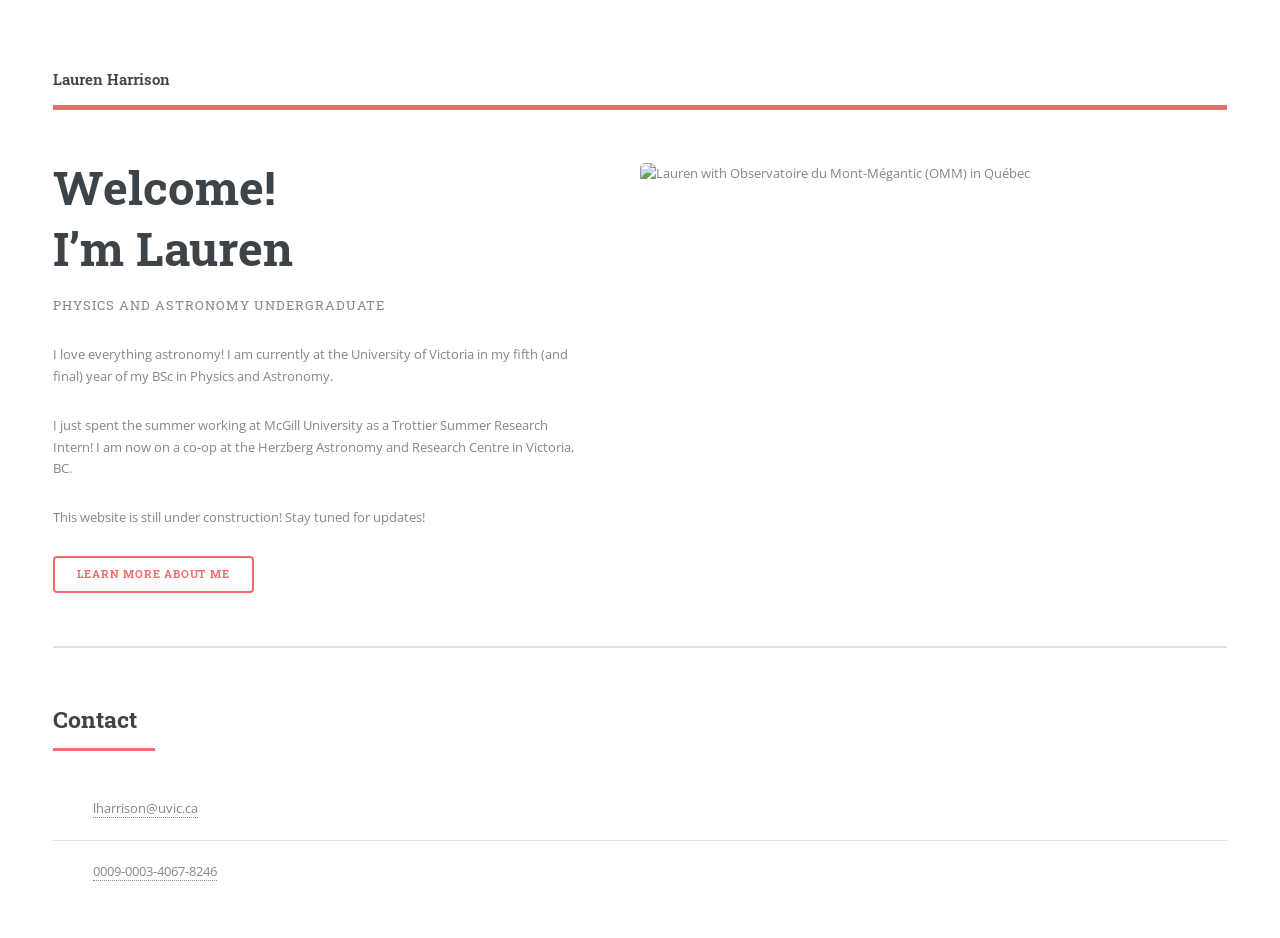
==== index.html @ 8840a9c6 "updates to landing page" ====
<!DOCTYPE HTML>
<!--
	Editorial by HTML5 UP
	html5up.net | @ajlkn
	Free for personal and commercial use under the CCA 3.0 license (html5up.net/license)
-->
<html>

<head>
	<title>Lauren Harrison</title>
	<meta charset="utf-8" />
	<meta name="viewport" content="width=device-width, initial-scale=1, user-scalable=no" />
	<link rel="stylesheet" href="assets/css/main.css" />
</head>

<body class="is-preload">

	<!-- Wrapper -->
	<div id="wrapper">

		<!-- Main -->
		<div id="main">
			<div class="inner">

				<!-- Header -->
				<header id="header">
					<a href="index.html" class="logo"><strong>Lauren Harrison</strong></a>
					<ul class="icons">
						<li><a href="https://www.linkedin.com/in/lauren-harrison-636362319/" target="_blank"
								class="icon brands fa-linkedin"><span class="label">LinkedIn</span></a></li>
						<li><a href="https://orcid.org/0009-0003-4067-8246" target="_blank"
								class="icon brands fa-orcid"><span class="label">ORCID</span></a></li>
						<li><a href="mailto:lharrison@uvic.ca" class="icon solid fa-envelope"><span
									class="label">Email</span></a></li>
					</ul>
				</header>

				<!-- Banner -->
				<section id="banner">
					<div class="content">
						<header>
							<h1>Welcome! <br class="hide-small">I’m Lauren</h1>
							<p class="subtitle">Physics and Astronomy Undergraduate</p>
						</header>

						<p>I love everything astronomy! I am currently at the University of Victoria in my fifth (and
							final) year of my BSc in Physics and Astronomy.</p>

						<p>I just spent the summer working at McGill University as a Trottier Summer Research Intern!
							I am now on a co-op at the Herzberg Astronomy and Research Centre in Victoria, BC.

						<p class="note">This website is still under construction! Stay tuned for updates!</p>
						<ul class="actions">
							<li><a href="about_me.html" class="button big">Learn more about me</a></li>
						</ul>
					</div>
					<span class="image object">
						<img src="images/lauren_with_OMM.jpg"
							alt="Lauren with Observatoire du Mont-Mégantic (OMM) in Québec" />
					</span>
				</section>

				<!-- Section -->
				<section>
					<header class="major">
						<h2>Contact</h2>
					</header>
					<ul class="contact">
						<li class="icon solid fa-envelope"><a href="mailto:lharrison@uvic.ca">lharrison@uvic.ca</a></li>
						<li class="icon brands fa-orcid"><a href="https://orcid.org/0009-0003-4067-8246"
								target="_blank">0009-0003-4067-8246</a></li>
					</ul>
				</section>
			</div>
		</div>

		<!-- Sidebar -->
		<div id="sidebar">
			<div class="inner">

				<!-- Spacer to maintain layout -->
				<div style="height: 3.5em;"></div>

				<!-- Menu -->
				<nav id="menu">
					<header class="major">
						<h2>Menu</h2>
					</header>
					<ul>
						<li><a href="index.html">Home</a></li>
						<!--	<li><a href="generic.html">Generic</a></li> -->
						<li><a href="about_me.html">About Me</a></li>

						<!--	<li><a href="elements.html">Elements</a></li>  -->
						<li>
							<span class="opener">Research</span>
							<ul>
								<li><a href="research.html">Projects & Experience</a></li>
								<li><a href="cv.html">CV</a></li>
							</ul>
						</li>
						<li><a href="triathlon.html">Triathlon</a></li>
						<li><a href="contact.html">Contact Me</a></li>
				</nav>

				<!-- Footer -->
				<footer id="footer">
					<p class="copyright">&copy; Lauren Harrison. Design: <a href="https://html5up.net">HTML5
							UP</a>.</p>
				</footer>

			</div>
		</div>

	</div>



	<!-- Scripts -->
	<script src="assets/js/jquery.min.js"></script>
	<script src="assets/js/browser.min.js"></script>
	<script src="assets/js/breakpoints.min.js"></script>
	<script src="assets/js/util.js"></script>
	<script src="assets/js/main.js"></script>

</body>

</html>
---- assets/css/main.css ----
@import url(fontawesome-all.min.css);
@import url("https://fonts.googleapis.com/css?family=Open+Sans:400,600,400italic,600italic|Roboto+Slab:400,700");

/*
	Editorial by HTML5 UP
	html5up.net | @ajlkn
	Free for personal and commercial use under the CCA 3.0 license (html5up.net/license)
*/
html,
body,
div,
span,
applet,
object,
iframe,
h1,
h2,
h3,
h4,
h5,
h6,
p,
blockquote,
pre,
a,
abbr,
acronym,
address,
big,
cite,
code,
del,
dfn,
em,
img,
ins,
kbd,
q,
s,
samp,
small,
strike,
strong,
sub,
sup,
tt,
var,
b,
u,
i,
center,
dl,
dt,
dd,
ol,
ul,
li,
fieldset,
form,
label,
legend,
table,
caption,
tbody,
tfoot,
thead,
tr,
th,
td,
article,
aside,
canvas,
details,
embed,
figure,
figcaption,
footer,
header,
hgroup,
menu,
nav,
output,
ruby,
section,
summary,
time,
mark,
audio,
video {
  margin: 0;
  padding: 0;
  border: 0;
  font-size: 100%;
  font: inherit;
  vertical-align: baseline;
}

article,
aside,
details,
figcaption,
figure,
footer,
header,
hgroup,
menu,
nav,
section {
  display: block;
}

body {
  line-height: 1;
}

ol,
ul {
  list-style: none;
}

blockquote,
q {
  quotes: none;
}

blockquote:before,
blockquote:after,
q:before,
q:after {
  content: '';
  content: none;
}

table {
  border-collapse: collapse;
  border-spacing: 0;
}

body {
  -webkit-text-size-adjust: none;
}

mark {
  background-color: transparent;
  color: inherit;
}

input::-moz-focus-inner {
  border: 0;
  padding: 0;
}

input,
select,
textarea {
  -moz-appearance: none;
  -webkit-appearance: none;
  -ms-appearance: none;
  appearance: none;
}

/* Basic */
@-ms-viewport {
  width: device-width;
}

body {
  -ms-overflow-style: scrollbar;
}

@media screen and (max-width: 480px) {

  html,
  body {
    min-width: 320px;
  }
}

html {
  box-sizing: border-box;
}

*,
*:before,
*:after {
  box-sizing: inherit;
}

body {
  background: #ffffff;
}

body.is-preload *,
body.is-preload *:before,
body.is-preload *:after,
body.is-resizing *,
body.is-resizing *:before,
body.is-resizing *:after {
  -moz-animation: none !important;
  -webkit-animation: none !important;
  -ms-animation: none !important;
  animation: none !important;
  -moz-transition: none !important;
  -webkit-transition: none !important;
  -ms-transition: none !important;
  transition: none !important;
}

/* Type */
body,
input,
select,
textarea {
  color: #7f888f;
  font-family: "Open Sans", sans-serif;
  font-size: 13pt;
  font-weight: 400;
  line-height: 1.65;
}

@media screen and (max-width: 1680px) {

  body,
  input,
  select,
  textarea {
    font-size: 11pt;
  }
}

@media screen and (max-width: 1280px) {

  body,
  input,
  select,
  textarea {
    font-size: 10pt;
  }
}

@media screen and (max-width: 360px) {

  body,
  input,
  select,
  textarea {
    font-size: 9pt;
  }
}

a {
  -moz-transition: color 0.2s ease-in-out, border-bottom-color 0.2s ease-in-out;
  -webkit-transition: color 0.2s ease-in-out, border-bottom-color 0.2s ease-in-out;
  -ms-transition: color 0.2s ease-in-out, border-bottom-color 0.2s ease-in-out;
  transition: color 0.2s ease-in-out, border-bottom-color 0.2s ease-in-out;
  border-bottom: dotted 1px;
  color: #f56a6a;
  text-decoration: none;
}

a:hover {
  border-bottom-color: #f56a6a;
  color: #f56a6a !important;
}

a:hover strong {
  color: inherit;
}

strong,
b {
  color: #3d4449;
  font-weight: 600;
}

em,
i {
  font-style: italic;
}

p {
  margin: 0 0 2em 0;
}

h1,
h2,
h3,
h4,
h5,
h6 {
  color: #3d4449;
  font-family: "Roboto Slab", serif;
  font-weight: 700;
  line-height: 1.5;
  margin: 0 0 1em 0;
}

h1 a,
h2 a,
h3 a,
h4 a,
h5 a,
h6 a {
  color: inherit;
  text-decoration: none;
  border-bottom: 0;
}

h1 {
  font-size: 4em;
  margin: 0 0 0.5em 0;
  line-height: 1.3;
}

h2 {
  font-size: 1.75em;
}

h3 {
  font-size: 1.25em;
}

h4 {
  font-size: 1.1em;
}

h5 {
  font-size: 0.9em;
}

h6 {
  font-size: 0.7em;
}

@media screen and (max-width: 1680px) {
  h1 {
    font-size: 3.5em;
  }
}

@media screen and (max-width: 980px) {
  h1 {
    font-size: 3.25em;
  }
}

@media screen and (max-width: 736px) {
  h1 {
    font-size: 2em;
    line-height: 1.4;
  }

  h2 {
    font-size: 1.5em;
  }
}

sub {
  font-size: 0.8em;
  position: relative;
  top: 0.5em;
}

sup {
  font-size: 0.8em;
  position: relative;
  top: -0.5em;
}

blockquote {
  border-left: solid 3px rgba(210, 215, 217, 0.75);
  font-style: italic;
  margin: 0 0 2em 0;
  padding: 0.5em 0 0.5em 2em;
}

code {
  background: rgba(230, 235, 237, 0.25);
  border-radius: 0.375em;
  border: solid 1px rgba(210, 215, 217, 0.75);
  font-family: "Courier New", monospace;
  font-size: 0.9em;
  margin: 0 0.25em;
  padding: 0.25em 0.65em;
}

pre {
  -webkit-overflow-scrolling: touch;
  font-family: "Courier New", monospace;
  font-size: 0.9em;
  margin: 0 0 2em 0;
}

pre code {
  display: block;
  line-height: 1.75;
  padding: 1em 1.5em;
  overflow-x: auto;
}

hr {
  border: 0;
  border-bottom: solid 1px rgba(210, 215, 217, 0.75);
  margin: 2em 0;
}

hr.major {
  margin: 3em 0;
}

.align-left {
  text-align: left;
}

.align-center {
  text-align: center;
}

.align-right {
  text-align: right;
}

/* Row */
.row {
  display: flex;
  flex-wrap: wrap;
  box-sizing: border-box;
  align-items: stretch;
}

.row>* {
  box-sizing: border-box;
}

.row.gtr-uniform>*> :last-child {
  margin-bottom: 0;
}

.row.aln-left {
  justify-content: flex-start;
}

.row.aln-center {
  justify-content: center;
}

.row.aln-right {
  justify-content: flex-end;
}

.row.aln-top {
  align-items: flex-start;
}

.row.aln-middle {
  align-items: center;
}

.row.aln-bottom {
  align-items: flex-end;
}

.row>.imp {
  order: -1;
}

.row>.col-1 {
  width: 8.33333%;
}

.row>.off-1 {
  margin-left: 8.33333%;
}

.row>.col-2 {
  width: 16.66667%;
}

.row>.off-2 {
  margin-left: 16.66667%;
}

.row>.col-3 {
  width: 25%;
}

.row>.off-3 {
  margin-left: 25%;
}

.row>.col-4 {
  width: 33.33333%;
}

.row>.off-4 {
  margin-left: 33.33333%;
}

.row>.col-5 {
  width: 41.66667%;
}

.row>.off-5 {
  margin-left: 41.66667%;
}

.row>.col-6 {
  width: 50%;
}

.row>.off-6 {
  margin-left: 50%;
}

.row>.col-7 {
  width: 58.33333%;
}

.row>.off-7 {
  margin-left: 58.33333%;
}

.row>.col-8 {
  width: 66.66667%;
}

.row>.off-8 {
  margin-left: 66.66667%;
}

.row>.col-9 {
  width: 75%;
}

.row>.off-9 {
  margin-left: 75%;
}

.row>.col-10 {
  width: 83.33333%;
}

.row>.off-10 {
  margin-left: 83.33333%;
}

.row>.col-11 {
  width: 91.66667%;
}

.row>.off-11 {
  margin-left: 91.66667%;
}

.row>.col-12 {
  width: 100%;
}

.row>.off-12 {
  margin-left: 100%;
}

.row.gtr-0 {
  margin-top: 0;
  margin-left: 0em;
}

.row.gtr-0>* {
  padding: 0 0 0 0em;
}

.row.gtr-0.gtr-uniform {
  margin-top: 0em;
}

.row.gtr-0.gtr-uniform>* {
  padding-top: 0em;
}

.row.gtr-25 {
  margin-top: 0;
  margin-left: -0.375em;
}

.row.gtr-25>* {
  padding: 0 0 0 0.375em;
}

.row.gtr-25.gtr-uniform {
  margin-top: -0.375em;
}

.row.gtr-25.gtr-uniform>* {
  padding-top: 0.375em;
}

.row.gtr-50 {
  margin-top: 0;
  margin-left: -0.75em;
}

.row.gtr-50>* {
  padding: 0 0 0 0.75em;
}

.row.gtr-50.gtr-uniform {
  margin-top: -0.75em;
}

.row.gtr-50.gtr-uniform>* {
  padding-top: 0.75em;
}

.row {
  margin-top: 0;
  margin-left: -1.5em;
}

.row>* {
  padding: 0 0 0 1.5em;
}

.row.gtr-uniform {
  margin-top: -1.5em;
}

.row.gtr-uniform>* {
  padding-top: 1.5em;
}

.row.gtr-150 {
  margin-top: 0;
  margin-left: -2.25em;
}

.row.gtr-150>* {
  padding: 0 0 0 2.25em;
}

.row.gtr-150.gtr-uniform {
  margin-top: -2.25em;
}

.row.gtr-150.gtr-uniform>* {
  padding-top: 2.25em;
}

.row.gtr-200 {
  margin-top: 0;
  margin-left: -3em;
}

.row.gtr-200>* {
  padding: 0 0 0 3em;
}

.row.gtr-200.gtr-uniform {
  margin-top: -3em;
}

.row.gtr-200.gtr-uniform>* {
  padding-top: 3em;
}

@media screen and (max-width: 1680px) {
  .row {
    display: flex;
    flex-wrap: wrap;
    box-sizing: border-box;
    align-items: stretch;
  }

  .row>* {
    box-sizing: border-box;
  }

  .row.gtr-uniform>*> :last-child {
    margin-bottom: 0;
  }

  .row.aln-left {
    justify-content: flex-start;
  }

  .row.aln-center {
    justify-content: center;
  }

  .row.aln-right {
    justify-content: flex-end;
  }

  .row.aln-top {
    align-items: flex-start;
  }

  .row.aln-middle {
    align-items: center;
  }

  .row.aln-bottom {
    align-items: flex-end;
  }

  .row>.imp-xlarge {
    order: -1;
  }

  .row>.col-1-xlarge {
    width: 8.33333%;
  }

  .row>.off-1-xlarge {
    margin-left: 8.33333%;
  }

  .row>.col-2-xlarge {
    width: 16.66667%;
  }

  .row>.off-2-xlarge {
    margin-left: 16.66667%;
  }

  .row>.col-3-xlarge {
    width: 25%;
  }

  .row>.off-3-xlarge {
    margin-left: 25%;
  }

  .row>.col-4-xlarge {
    width: 33.33333%;
  }

  .row>.off-4-xlarge {
    margin-left: 33.33333%;
  }

  .row>.col-5-xlarge {
    width: 41.66667%;
  }

  .row>.off-5-xlarge {
    margin-left: 41.66667%;
  }

  .row>.col-6-xlarge {
    width: 50%;
  }

  .row>.off-6-xlarge {
    margin-left: 50%;
  }

  .row>.col-7-xlarge {
    width: 58.33333%;
  }

  .row>.off-7-xlarge {
    margin-left: 58.33333%;
  }

  .row>.col-8-xlarge {
    width: 66.66667%;
  }

  .row>.off-8-xlarge {
    margin-left: 66.66667%;
  }

  .row>.col-9-xlarge {
    width: 75%;
  }

  .row>.off-9-xlarge {
    margin-left: 75%;
  }

  .row>.col-10-xlarge {
    width: 83.33333%;
  }

  .row>.off-10-xlarge {
    margin-left: 83.33333%;
  }

  .row>.col-11-xlarge {
    width: 91.66667%;
  }

  .row>.off-11-xlarge {
    margin-left: 91.66667%;
  }

  .row>.col-12-xlarge {
    width: 100%;
  }

  .row>.off-12-xlarge {
    margin-left: 100%;
  }

  .row.gtr-0 {
    margin-top: 0;
    margin-left: 0em;
  }

  .row.gtr-0>* {
    padding: 0 0 0 0em;
  }

  .row.gtr-0.gtr-uniform {
    margin-top: 0em;
  }

  .row.gtr-0.gtr-uniform>* {
    padding-top: 0em;
  }

  .row.gtr-25 {
    margin-top: 0;
    margin-left: -0.375em;
  }

  .row.gtr-25>* {
    padding: 0 0 0 0.375em;
  }

  .row.gtr-25.gtr-uniform {
    margin-top: -0.375em;
  }

  .row.gtr-25.gtr-uniform>* {
    padding-top: 0.375em;
  }

  .row.gtr-50 {
    margin-top: 0;
    margin-left: -0.75em;
  }

  .row.gtr-50>* {
    padding: 0 0 0 0.75em;
  }

  .row.gtr-50.gtr-uniform {
    margin-top: -0.75em;
  }

  .row.gtr-50.gtr-uniform>* {
    padding-top: 0.75em;
  }

  .row {
    margin-top: 0;
    margin-left: -1.5em;
  }

  .row>* {
    padding: 0 0 0 1.5em;
  }

  .row.gtr-uniform {
    margin-top: -1.5em;
  }

  .row.gtr-uniform>* {
    padding-top: 1.5em;
  }

  .row.gtr-150 {
    margin-top: 0;
    margin-left: -2.25em;
  }

  .row.gtr-150>* {
    padding: 0 0 0 2.25em;
  }

  .row.gtr-150.gtr-uniform {
    margin-top: -2.25em;
  }

  .row.gtr-150.gtr-uniform>* {
    padding-top: 2.25em;
  }

  .row.gtr-200 {
    margin-top: 0;
    margin-left: -3em;
  }

  .row.gtr-200>* {
    padding: 0 0 0 3em;
  }

  .row.gtr-200.gtr-uniform {
    margin-top: -3em;
  }

  .row.gtr-200.gtr-uniform>* {
    padding-top: 3em;
  }
}

@media screen and (max-width: 1280px) {
  .row {
    display: flex;
    flex-wrap: wrap;
    box-sizing: border-box;
    align-items: stretch;
  }

  .row>* {
    box-sizing: border-box;
  }

  .row.gtr-uniform>*> :last-child {
    margin-bottom: 0;
  }

  .row.aln-left {
    justify-content: flex-start;
  }

  .row.aln-center {
    justify-content: center;
  }

  .row.aln-right {
    justify-content: flex-end;
  }

  .row.aln-top {
    align-items: flex-start;
  }

  .row.aln-middle {
    align-items: center;
  }

  .row.aln-bottom {
    align-items: flex-end;
  }

  .row>.imp-large {
    order: -1;
  }

  .row>.col-1-large {
    width: 8.33333%;
  }

  .row>.off-1-large {
    margin-left: 8.33333%;
  }

  .row>.col-2-large {
    width: 16.66667%;
  }

  .row>.off-2-large {
    margin-left: 16.66667%;
  }

  .row>.col-3-large {
    width: 25%;
  }

  .row>.off-3-large {
    margin-left: 25%;
  }

  .row>.col-4-large {
    width: 33.33333%;
  }

  .row>.off-4-large {
    margin-left: 33.33333%;
  }

  .row>.col-5-large {
    width: 41.66667%;
  }

  .row>.off-5-large {
    margin-left: 41.66667%;
  }

  .row>.col-6-large {
    width: 50%;
  }

  .row>.off-6-large {
    margin-left: 50%;
  }

  .row>.col-7-large {
    width: 58.33333%;
  }

  .row>.off-7-large {
    margin-left: 58.33333%;
  }

  .row>.col-8-large {
    width: 66.66667%;
  }

  .row>.off-8-large {
    margin-left: 66.66667%;
  }

  .row>.col-9-large {
    width: 75%;
  }

  .row>.off-9-large {
    margin-left: 75%;
  }

  .row>.col-10-large {
    width: 83.33333%;
  }

  .row>.off-10-large {
    margin-left: 83.33333%;
  }

  .row>.col-11-large {
    width: 91.66667%;
  }

  .row>.off-11-large {
    margin-left: 91.66667%;
  }

  .row>.col-12-large {
    width: 100%;
  }

  .row>.off-12-large {
    margin-left: 100%;
  }

  .row.gtr-0 {
    margin-top: 0;
    margin-left: 0em;
  }

  .row.gtr-0>* {
    padding: 0 0 0 0em;
  }

  .row.gtr-0.gtr-uniform {
    margin-top: 0em;
  }

  .row.gtr-0.gtr-uniform>* {
    padding-top: 0em;
  }

  .row.gtr-25 {
    margin-top: 0;
    margin-left: -0.375em;
  }

  .row.gtr-25>* {
    padding: 0 0 0 0.375em;
  }

  .row.gtr-25.gtr-uniform {
    margin-top: -0.375em;
  }

  .row.gtr-25.gtr-uniform>* {
    padding-top: 0.375em;
  }

  .row.gtr-50 {
    margin-top: 0;
    margin-left: -0.75em;
  }

  .row.gtr-50>* {
    padding: 0 0 0 0.75em;
  }

  .row.gtr-50.gtr-uniform {
    margin-top: -0.75em;
  }

  .row.gtr-50.gtr-uniform>* {
    padding-top: 0.75em;
  }

  .row {
    margin-top: 0;
    margin-left: -1.5em;
  }

  .row>* {
    padding: 0 0 0 1.5em;
  }

  .row.gtr-uniform {
    margin-top: -1.5em;
  }

  .row.gtr-uniform>* {
    padding-top: 1.5em;
  }

  .row.gtr-150 {
    margin-top: 0;
    margin-left: -2.25em;
  }

  .row.gtr-150>* {
    padding: 0 0 0 2.25em;
  }

  .row.gtr-150.gtr-uniform {
    margin-top: -2.25em;
  }

  .row.gtr-150.gtr-uniform>* {
    padding-top: 2.25em;
  }

  .row.gtr-200 {
    margin-top: 0;
    margin-left: -3em;
  }

  .row.gtr-200>* {
    padding: 0 0 0 3em;
  }

  .row.gtr-200.gtr-uniform {
    margin-top: -3em;
  }

  .row.gtr-200.gtr-uniform>* {
    padding-top: 3em;
  }
}

@media screen and (max-width: 980px) {
  .row {
    display: flex;
    flex-wrap: wrap;
    box-sizing: border-box;
    align-items: stretch;
  }

  .row>* {
    box-sizing: border-box;
  }

  .row.gtr-uniform>*> :last-child {
    margin-bottom: 0;
  }

  .row.aln-left {
    justify-content: flex-start;
  }

  .row.aln-center {
    justify-content: center;
  }

  .row.aln-right {
    justify-content: flex-end;
  }

  .row.aln-top {
    align-items: flex-start;
  }

  .row.aln-middle {
    align-items: center;
  }

  .row.aln-bottom {
    align-items: flex-end;
  }

  .row>.imp-medium {
    order: -1;
  }

  .row>.col-1-medium {
    width: 8.33333%;
  }

  .row>.off-1-medium {
    margin-left: 8.33333%;
  }

  .row>.col-2-medium {
    width: 16.66667%;
  }

  .row>.off-2-medium {
    margin-left: 16.66667%;
  }

  .row>.col-3-medium {
    width: 25%;
  }

  .row>.off-3-medium {
    margin-left: 25%;
  }

  .row>.col-4-medium {
    width: 33.33333%;
  }

  .row>.off-4-medium {
    margin-left: 33.33333%;
  }

  .row>.col-5-medium {
    width: 41.66667%;
  }

  .row>.off-5-medium {
    margin-left: 41.66667%;
  }

  .row>.col-6-medium {
    width: 50%;
  }

  .row>.off-6-medium {
    margin-left: 50%;
  }

  .row>.col-7-medium {
    width: 58.33333%;
  }

  .row>.off-7-medium {
    margin-left: 58.33333%;
  }

  .row>.col-8-medium {
    width: 66.66667%;
  }

  .row>.off-8-medium {
    margin-left: 66.66667%;
  }

  .row>.col-9-medium {
    width: 75%;
  }

  .row>.off-9-medium {
    margin-left: 75%;
  }

  .row>.col-10-medium {
    width: 83.33333%;
  }

  .row>.off-10-medium {
    margin-left: 83.33333%;
  }

  .row>.col-11-medium {
    width: 91.66667%;
  }

  .row>.off-11-medium {
    margin-left: 91.66667%;
  }

  .row>.col-12-medium {
    width: 100%;
  }

  .row>.off-12-medium {
    margin-left: 100%;
  }

  .row.gtr-0 {
    margin-top: 0;
    margin-left: 0em;
  }

  .row.gtr-0>* {
    padding: 0 0 0 0em;
  }

  .row.gtr-0.gtr-uniform {
    margin-top: 0em;
  }

  .row.gtr-0.gtr-uniform>* {
    padding-top: 0em;
  }

  .row.gtr-25 {
    margin-top: 0;
    margin-left: -0.375em;
  }

  .row.gtr-25>* {
    padding: 0 0 0 0.375em;
  }

  .row.gtr-25.gtr-uniform {
    margin-top: -0.375em;
  }

  .row.gtr-25.gtr-uniform>* {
    padding-top: 0.375em;
  }

  .row.gtr-50 {
    margin-top: 0;
    margin-left: -0.75em;
  }

  .row.gtr-50>* {
    padding: 0 0 0 0.75em;
  }

  .row.gtr-50.gtr-uniform {
    margin-top: -0.75em;
  }

  .row.gtr-50.gtr-uniform>* {
    padding-top: 0.75em;
  }

  .row {
    margin-top: 0;
    margin-left: -1.5em;
  }

  .row>* {
    padding: 0 0 0 1.5em;
  }

  .row.gtr-uniform {
    margin-top: -1.5em;
  }

  .row.gtr-uniform>* {
    padding-top: 1.5em;
  }

  .row.gtr-150 {
    margin-top: 0;
    margin-left: -2.25em;
  }

  .row.gtr-150>* {
    padding: 0 0 0 2.25em;
  }

  .row.gtr-150.gtr-uniform {
    margin-top: -2.25em;
  }

  .row.gtr-150.gtr-uniform>* {
    padding-top: 2.25em;
  }

  .row.gtr-200 {
    margin-top: 0;
    margin-left: -3em;
  }

  .row.gtr-200>* {
    padding: 0 0 0 3em;
  }

  .row.gtr-200.gtr-uniform {
    margin-top: -3em;
  }

  .row.gtr-200.gtr-uniform>* {
    padding-top: 3em;
  }
}

@media screen and (max-width: 736px) {
  .row {
    display: flex;
    flex-wrap: wrap;
    box-sizing: border-box;
    align-items: stretch;
  }

  .row>* {
    box-sizing: border-box;
  }

  .row.gtr-uniform>*> :last-child {
    margin-bottom: 0;
  }

  .row.aln-left {
    justify-content: flex-start;
  }

  .row.aln-center {
    justify-content: center;
  }

  .row.aln-right {
    justify-content: flex-end;
  }

  .row.aln-top {
    align-items: flex-start;
  }

  .row.aln-middle {
    align-items: center;
  }

  .row.aln-bottom {
    align-items: flex-end;
  }

  .row>.imp-small {
    order: -1;
  }

  .row>.col-1-small {
    width: 8.33333%;
  }

  .row>.off-1-small {
    margin-left: 8.33333%;
  }

  .row>.col-2-small {
    width: 16.66667%;
  }

  .row>.off-2-small {
    margin-left: 16.66667%;
  }

  .row>.col-3-small {
    width: 25%;
  }

  .row>.off-3-small {
    margin-left: 25%;
  }

  .row>.col-4-small {
    width: 33.33333%;
  }

  .row>.off-4-small {
    margin-left: 33.33333%;
  }

  .row>.col-5-small {
    width: 41.66667%;
  }

  .row>.off-5-small {
    margin-left: 41.66667%;
  }

  .row>.col-6-small {
    width: 50%;
  }

  .row>.off-6-small {
    margin-left: 50%;
  }

  .row>.col-7-small {
    width: 58.33333%;
  }

  .row>.off-7-small {
    margin-left: 58.33333%;
  }

  .row>.col-8-small {
    width: 66.66667%;
  }

  .row>.off-8-small {
    margin-left: 66.66667%;
  }

  .row>.col-9-small {
    width: 75%;
  }

  .row>.off-9-small {
    margin-left: 75%;
  }

  .row>.col-10-small {
    width: 83.33333%;
  }

  .row>.off-10-small {
    margin-left: 83.33333%;
  }

  .row>.col-11-small {
    width: 91.66667%;
  }

  .row>.off-11-small {
    margin-left: 91.66667%;
  }

  .row>.col-12-small {
    width: 100%;
  }

  .row>.off-12-small {
    margin-left: 100%;
  }

  .row.gtr-0 {
    margin-top: 0;
    margin-left: 0em;
  }

  .row.gtr-0>* {
    padding: 0 0 0 0em;
  }

  .row.gtr-0.gtr-uniform {
    margin-top: 0em;
  }

  .row.gtr-0.gtr-uniform>* {
    padding-top: 0em;
  }

  .row.gtr-25 {
    margin-top: 0;
    margin-left: -0.375em;
  }

  .row.gtr-25>* {
    padding: 0 0 0 0.375em;
  }

  .row.gtr-25.gtr-uniform {
    margin-top: -0.375em;
  }

  .row.gtr-25.gtr-uniform>* {
    padding-top: 0.375em;
  }

  .row.gtr-50 {
    margin-top: 0;
    margin-left: -0.75em;
  }

  .row.gtr-50>* {
    padding: 0 0 0 0.75em;
  }

  .row.gtr-50.gtr-uniform {
    margin-top: -0.75em;
  }

  .row.gtr-50.gtr-uniform>* {
    padding-top: 0.75em;
  }

  .row {
    margin-top: 0;
    margin-left: -1.5em;
  }

  .row>* {
    padding: 0 0 0 1.5em;
  }

  .row.gtr-uniform {
    margin-top: -1.5em;
  }

  .row.gtr-uniform>* {
    padding-top: 1.5em;
  }

  .row.gtr-150 {
    margin-top: 0;
    margin-left: -2.25em;
  }

  .row.gtr-150>* {
    padding: 0 0 0 2.25em;
  }

  .row.gtr-150.gtr-uniform {
    margin-top: -2.25em;
  }

  .row.gtr-150.gtr-uniform>* {
    padding-top: 2.25em;
  }

  .row.gtr-200 {
    margin-top: 0;
    margin-left: -3em;
  }

  .row.gtr-200>* {
    padding: 0 0 0 3em;
  }

  .row.gtr-200.gtr-uniform {
    margin-top: -3em;
  }

  .row.gtr-200.gtr-uniform>* {
    padding-top: 3em;
  }
}

@media screen and (max-width: 480px) {
  .row {
    display: flex;
    flex-wrap: wrap;
    box-sizing: border-box;
    align-items: stretch;
  }

  .row>* {
    box-sizing: border-box;
  }

  .row.gtr-uniform>*> :last-child {
    margin-bottom: 0;
  }

  .row.aln-left {
    justify-content: flex-start;
  }

  .row.aln-center {
    justify-content: center;
  }

  .row.aln-right {
    justify-content: flex-end;
  }

  .row.aln-top {
    align-items: flex-start;
  }

  .row.aln-middle {
    align-items: center;
  }

  .row.aln-bottom {
    align-items: flex-end;
  }

  .row>.imp-xsmall {
    order: -1;
  }

  .row>.col-1-xsmall {
    width: 8.33333%;
  }

  .row>.off-1-xsmall {
    margin-left: 8.33333%;
  }

  .row>.col-2-xsmall {
    width: 16.66667%;
  }

  .row>.off-2-xsmall {
    margin-left: 16.66667%;
  }

  .row>.col-3-xsmall {
    width: 25%;
  }

  .row>.off-3-xsmall {
    margin-left: 25%;
  }

  .row>.col-4-xsmall {
    width: 33.33333%;
  }

  .row>.off-4-xsmall {
    margin-left: 33.33333%;
  }

  .row>.col-5-xsmall {
    width: 41.66667%;
  }

  .row>.off-5-xsmall {
    margin-left: 41.66667%;
  }

  .row>.col-6-xsmall {
    width: 50%;
  }

  .row>.off-6-xsmall {
    margin-left: 50%;
  }

  .row>.col-7-xsmall {
    width: 58.33333%;
  }

  .row>.off-7-xsmall {
    margin-left: 58.33333%;
  }

  .row>.col-8-xsmall {
    width: 66.66667%;
  }

  .row>.off-8-xsmall {
    margin-left: 66.66667%;
  }

  .row>.col-9-xsmall {
    width: 75%;
  }

  .row>.off-9-xsmall {
    margin-left: 75%;
  }

  .row>.col-10-xsmall {
    width: 83.33333%;
  }

  .row>.off-10-xsmall {
    margin-left: 83.33333%;
  }

  .row>.col-11-xsmall {
    width: 91.66667%;
  }

  .row>.off-11-xsmall {
    margin-left: 91.66667%;
  }

  .row>.col-12-xsmall {
    width: 100%;
  }

  .row>.off-12-xsmall {
    margin-left: 100%;
  }

  .row.gtr-0 {
    margin-top: 0;
    margin-left: 0em;
  }

  .row.gtr-0>* {
    padding: 0 0 0 0em;
  }

  .row.gtr-0.gtr-uniform {
    margin-top: 0em;
  }

  .row.gtr-0.gtr-uniform>* {
    padding-top: 0em;
  }

  .row.gtr-25 {
    margin-top: 0;
    margin-left: -0.375em;
  }

  .row.gtr-25>* {
    padding: 0 0 0 0.375em;
  }

  .row.gtr-25.gtr-uniform {
    margin-top: -0.375em;
  }

  .row.gtr-25.gtr-uniform>* {
    padding-top: 0.375em;
  }

  .row.gtr-50 {
    margin-top: 0;
    margin-left: -0.75em;
  }

  .row.gtr-50>* {
    padding: 0 0 0 0.75em;
  }

  .row.gtr-50.gtr-uniform {
    margin-top: -0.75em;
  }

  .row.gtr-50.gtr-uniform>* {
    padding-top: 0.75em;
  }

  .row {
    margin-top: 0;
    margin-left: -1.5em;
  }

  .row>* {
    padding: 0 0 0 1.5em;
  }

  .row.gtr-uniform {
    margin-top: -1.5em;
  }

  .row.gtr-uniform>* {
    padding-top: 1.5em;
  }

  .row.gtr-150 {
    margin-top: 0;
    margin-left: -2.25em;
  }

  .row.gtr-150>* {
    padding: 0 0 0 2.25em;
  }

  .row.gtr-150.gtr-uniform {
    margin-top: -2.25em;
  }

  .row.gtr-150.gtr-uniform>* {
    padding-top: 2.25em;
  }

  .row.gtr-200 {
    margin-top: 0;
    margin-left: -3em;
  }

  .row.gtr-200>* {
    padding: 0 0 0 3em;
  }

  .row.gtr-200.gtr-uniform {
    margin-top: -3em;
  }

  .row.gtr-200.gtr-uniform>* {
    padding-top: 3em;
  }
}

/* Section/Article */
section.special,
article.special {
  text-align: center;
}

header p {
  font-family: "Roboto Slab", serif;
  font-size: 1em;
  font-weight: 400;
  letter-spacing: 0.075em;
  margin-top: -0.5em;
  text-transform: uppercase;
}

header.major> :last-child {
  border-bottom: solid 3px #f56a6a;
  display: inline-block;
  margin: 0 0 2em 0;
  padding: 0 0.75em 0.5em 0;
}

header.main> :last-child {
  margin: 0 0 1em 0;
}

/* Form */
form {
  margin: 0 0 2em 0;
}

label {
  color: #3d4449;
  display: block;
  font-size: 0.9em;
  font-weight: 600;
  margin: 0 0 1em 0;
}

input[type="text"],
input[type="password"],
input[type="email"],
input[type="tel"],
input[type="search"],
input[type="url"],
select,
textarea {
  -moz-appearance: none;
  -webkit-appearance: none;
  -ms-appearance: none;
  appearance: none;
  background: #ffffff;
  border-radius: 0.375em;
  border: none;
  border: solid 1px rgba(210, 215, 217, 0.75);
  color: inherit;
  display: block;
  outline: 0;
  padding: 0 1em;
  text-decoration: none;
  width: 100%;
}

input[type="text"]:invalid,
input[type="password"]:invalid,
input[type="email"]:invalid,
input[type="tel"]:invalid,
input[type="search"]:invalid,
input[type="url"]:invalid,
select:invalid,
textarea:invalid {
  box-shadow: none;
}

input[type="text"]:focus,
input[type="password"]:focus,
input[type="email"]:focus,
input[type="tel"]:focus,
input[type="search"]:focus,
input[type="url"]:focus,
select:focus,
textarea:focus {
  border-color: #f56a6a;
  box-shadow: 0 0 0 1px #f56a6a;
}

select {
  background-image: url("data:image/svg+xml;charset=utf8,%3Csvg xmlns='http://www.w3.org/2000/svg' width='40' height='40' preserveAspectRatio='none' viewBox='0 0 40 40'%3E%3Cpath d='M9.4,12.3l10.4,10.4l10.4-10.4c0.2-0.2,0.5-0.4,0.9-0.4c0.3,0,0.6,0.1,0.9,0.4l3.3,3.3c0.2,0.2,0.4,0.5,0.4,0.9 c0,0.4-0.1,0.6-0.4,0.9L20.7,31.9c-0.2,0.2-0.5,0.4-0.9,0.4c-0.3,0-0.6-0.1-0.9-0.4L4.3,17.3c-0.2-0.2-0.4-0.5-0.4-0.9 c0-0.4,0.1-0.6,0.4-0.9l3.3-3.3c0.2-0.2,0.5-0.4,0.9-0.4S9.1,12.1,9.4,12.3z' fill='rgba(210, 215, 217, 0.75)' /%3E%3C/svg%3E");
  background-size: 1.25em;
  background-repeat: no-repeat;
  background-position: calc(100% - 1em) center;
  height: 2.75em;
  padding-right: 2.75em;
  text-overflow: ellipsis;
}

select option {
  color: #3d4449;
  background: #ffffff;
}

select:focus::-ms-value {
  background-color: transparent;
}

select::-ms-expand {
  display: none;
}

input[type="text"],
input[type="password"],
input[type="email"],
input[type="tel"],
input[type="search"],
input[type="url"],
select {
  height: 2.75em;
}

textarea {
  padding: 0.75em 1em;
}

input[type="checkbox"],
input[type="radio"] {
  -moz-appearance: none;
  -webkit-appearance: none;
  -ms-appearance: none;
  appearance: none;
  display: block;
  float: left;
  margin-right: -2em;
  opacity: 0;
  width: 1em;
  z-index: -1;
}

input[type="checkbox"]+label,
input[type="radio"]+label {
  text-decoration: none;
  color: #7f888f;
  cursor: pointer;
  display: inline-block;
  font-size: 1em;
  font-weight: 400;
  padding-left: 2.4em;
  padding-right: 0.75em;
  position: relative;
}

input[type="checkbox"]+label:before,
input[type="radio"]+label:before {
  -moz-osx-font-smoothing: grayscale;
  -webkit-font-smoothing: antialiased;
  display: inline-block;
  font-style: normal;
  font-variant: normal;
  text-rendering: auto;
  line-height: 1;
  text-transform: none !important;
  font-family: 'Font Awesome 5 Free';
  font-weight: 900;
}

input[type="checkbox"]+label:before,
input[type="radio"]+label:before {
  background: #ffffff;
  border-radius: 0.375em;
  border: solid 1px rgba(210, 215, 217, 0.75);
  content: '';
  display: inline-block;
  font-size: 0.8em;
  height: 2.0625em;
  left: 0;
  line-height: 2.0625em;
  position: absolute;
  text-align: center;
  top: 0;
  width: 2.0625em;
}

input[type="checkbox"]:checked+label:before,
input[type="radio"]:checked+label:before {
  background: #3d4449;
  border-color: #3d4449;
  color: #ffffff;
  content: '\f00c';
}

input[type="checkbox"]:focus+label:before,
input[type="radio"]:focus+label:before {
  border-color: #f56a6a;
  box-shadow: 0 0 0 1px #f56a6a;
}

input[type="checkbox"]+label:before {
  border-radius: 0.375em;
}

input[type="radio"]+label:before {
  border-radius: 100%;
}

::-webkit-input-placeholder {
  color: #9fa3a6 !important;
  opacity: 1.0;
}

:-moz-placeholder {
  color: #9fa3a6 !important;
  opacity: 1.0;
}

::-moz-placeholder {
  color: #9fa3a6 !important;
  opacity: 1.0;
}

:-ms-input-placeholder {
  color: #9fa3a6 !important;
  opacity: 1.0;
}

/* Box */
.box {
  border-radius: 0.375em;
  border: solid 1px rgba(210, 215, 217, 0.75);
  margin-bottom: 2em;
  padding: 1.5em;
}

.box> :last-child,
.box> :last-child> :last-child,
.box> :last-child> :last-child> :last-child {
  margin-bottom: 0;
}

.box.alt {
  border: 0;
  border-radius: 0;
  padding: 0;
}

/* Icon */
.icon {
  text-decoration: none;
  border-bottom: none;
  position: relative;
}

.icon:before {
  -moz-osx-font-smoothing: grayscale;
  -webkit-font-smoothing: antialiased;
  display: inline-block;
  font-style: normal;
  font-variant: normal;
  text-rendering: auto;
  line-height: 1;
  text-transform: none !important;
  font-family: 'Font Awesome 5 Free';
  font-weight: 400;
}

.icon>.label {
  display: none;
}

.icon:before {
  line-height: inherit;
}

.icon.solid:before {
  font-weight: 900;
}

.icon.brands:before {
  font-family: 'Font Awesome 5 Brands';
}

/* Image */
.image {
  border-radius: 0.375em;
  border: 0;
  display: inline-block;
  position: relative;
}

.image img {
  border-radius: 0.375em;
  display: block;
}

.image.left,
.image.right {
  max-width: 40%;
}

.image.left img,
.image.right img {
  width: 100%;
}

.image.left {
  float: left;
  padding: 0 1.5em 1em 0;
  top: 0.25em;
}

.image.right {
  float: right;
  padding: 0 0 1em 1.5em;
  top: 0.25em;
}

.image.fit {
  display: block;
  margin: 0 0 2em 0;
  width: 100%;
}

.image.fit img {
  width: 100%;
}

.image.main {
  display: block;
  margin: 0 0 3em 0;
  width: 100%;
}

.image.main img {
  width: 100%;
}

a.image {
  overflow: hidden;
}

a.image img {
  -moz-transition: -moz-transform 0.2s ease;
  -webkit-transition: -webkit-transform 0.2s ease;
  -ms-transition: -ms-transform 0.2s ease;
  transition: transform 0.2s ease;
}

a.image:hover img {
  -moz-transform: scale(1.075);
  -webkit-transform: scale(1.075);
  -ms-transform: scale(1.075);
  transform: scale(1.075);
}

/* List */
ol {
  list-style: decimal;
  margin: 0 0 2em 0;
  padding-left: 1.25em;
}

ol li {
  padding-left: 0.25em;
}

ul {
  list-style: disc;
  margin: 0 0 2em 0;
  padding-left: 1em;
}

ul li {
  padding-left: 0.5em;
}

ul.alt {
  list-style: none;
  padding-left: 0;
}

ul.alt li {
  border-top: solid 1px rgba(210, 215, 217, 0.75);
  padding: 0.5em 0;
}

ul.alt li:first-child {
  border-top: 0;
  padding-top: 0;
}

dl {
  margin: 0 0 2em 0;
}

dl dt {
  display: block;
  font-weight: 600;
  margin: 0 0 1em 0;
}

dl dd {
  margin-left: 2em;
}

/* Actions */
ul.actions {
  display: -moz-flex;
  display: -webkit-flex;
  display: -ms-flex;
  display: flex;
  cursor: default;
  list-style: none;
  margin-left: -1em;
  padding-left: 0;
}

ul.actions li {
  padding: 0 0 0 1em;
  vertical-align: middle;
}

ul.actions.special {
  -moz-justify-content: center;
  -webkit-justify-content: center;
  -ms-justify-content: center;
  justify-content: center;
  width: 100%;
  margin-left: 0;
}

ul.actions.special li:first-child {
  padding-left: 0;
}

ul.actions.stacked {
  -moz-flex-direction: column;
  -webkit-flex-direction: column;
  -ms-flex-direction: column;
  flex-direction: column;
  margin-left: 0;
}

ul.actions.stacked li {
  padding: 1.3em 0 0 0;
}

ul.actions.stacked li:first-child {
  padding-top: 0;
}

ul.actions.fit {
  width: calc(100% + 1em);
}

ul.actions.fit li {
  -moz-flex-grow: 1;
  -webkit-flex-grow: 1;
  -ms-flex-grow: 1;
  flex-grow: 1;
  -moz-flex-shrink: 1;
  -webkit-flex-shrink: 1;
  -ms-flex-shrink: 1;
  flex-shrink: 1;
  width: 100%;
}

ul.actions.fit li>* {
  width: 100%;
}

ul.actions.fit.stacked {
  width: 100%;
}

/* Icons */
ul.icons {
  cursor: default;
  list-style: none;
  padding-left: 0;
}

ul.icons li {
  display: inline-block;
  padding: 0 1em 0 0;
}

ul.icons li:last-child {
  padding-right: 0;
}

ul.icons li .icon {
  color: inherit;
}

ul.icons li .icon:before {
  font-size: 1.25em;
}

/* Contact */
ul.contact {
  list-style: none;
  padding: 0;
}

ul.contact li {
  text-decoration: none;
  border-top: solid 1px rgba(210, 215, 217, 0.75);
  margin: 1.5em 0 0 0;
  padding: 1.5em 0 0 3em;
  position: relative;
}

ul.contact li:before {
  -moz-osx-font-smoothing: grayscale;
  -webkit-font-smoothing: antialiased;
  display: inline-block;
  font-style: normal;
  font-variant: normal;
  text-rendering: auto;
  line-height: 1;
  text-transform: none !important;
  font-family: 'Font Awesome 5 Free';
  font-weight: 400;
}

ul.contact li:before {
  color: #f56a6a;
  display: inline-block;
  font-size: 1.5em;
  height: 1.125em;
  left: 0;
  line-height: 1.125em;
  position: absolute;
  text-align: center;
  top: 1em;
  width: 1.5em;
}

ul.contact li:first-child {
  border-top: 0;
  margin-top: 0;
  padding-top: 0;
}

ul.contact li:first-child:before {
  top: 0;
}

ul.contact li a {
  color: inherit;
}

/* Pagination */
ul.pagination {
  cursor: default;
  list-style: none;
  padding-left: 0;
}

ul.pagination li {
  display: inline-block;
  padding-left: 0;
  vertical-align: middle;
}

ul.pagination li>.page {
  -moz-transition: background-color 0.2s ease-in-out, color 0.2s ease-in-out;
  -webkit-transition: background-color 0.2s ease-in-out, color 0.2s ease-in-out;
  -ms-transition: background-color 0.2s ease-in-out, color 0.2s ease-in-out;
  transition: background-color 0.2s ease-in-out, color 0.2s ease-in-out;
  border-bottom: 0;
  border-radius: 0.375em;
  display: inline-block;
  font-size: 0.8em;
  font-weight: 600;
  height: 2em;
  line-height: 2em;
  margin: 0 0.125em;
  min-width: 2em;
  padding: 0 0.5em;
  text-align: center;
}

ul.pagination li>.page.active {
  background-color: #f56a6a;
  color: #ffffff !important;
}

ul.pagination li>.page.active:hover {
  background-color: #f67878;
}

ul.pagination li>.page.active:active {
  background-color: #f45c5c;
}

ul.pagination li:first-child {
  padding-right: 0.75em;
}

ul.pagination li:last-child {
  padding-left: 0.75em;
}

@media screen and (max-width: 480px) {
  ul.pagination li:nth-child(n+2):nth-last-child(n+2) {
    display: none;
  }

  ul.pagination li:first-child {
    padding-right: 0;
  }
}

/* Table */
.table-wrapper {
  -webkit-overflow-scrolling: touch;
  overflow-x: auto;
}

table {
  margin: 0 0 2em 0;
  width: 100%;
}

table tbody tr {
  border: solid 1px rgba(210, 215, 217, 0.75);
  border-left: 0;
  border-right: 0;
}

table tbody tr:nth-child(2n + 1) {
  background-color: rgba(230, 235, 237, 0.25);
}

table td {
  padding: 0.75em 0.75em;
}

table th {
  color: #3d4449;
  font-size: 0.9em;
  font-weight: 600;
  padding: 0 0.75em 0.75em 0.75em;
  text-align: left;
}

table thead {
  border-bottom: solid 2px rgba(210, 215, 217, 0.75);
}

table tfoot {
  border-top: solid 2px rgba(210, 215, 217, 0.75);
}

table.alt {
  border-collapse: separate;
}

table.alt tbody tr td {
  border: solid 1px rgba(210, 215, 217, 0.75);
  border-left-width: 0;
  border-top-width: 0;
}

table.alt tbody tr td:first-child {
  border-left-width: 1px;
}

table.alt tbody tr:first-child td {
  border-top-width: 1px;
}

table.alt thead {
  border-bottom: 0;
}

table.alt tfoot {
  border-top: 0;
}

/* Button */
input[type="submit"],
input[type="reset"],
input[type="button"],
button,
.button {
  -moz-appearance: none;
  -webkit-appearance: none;
  -ms-appearance: none;
  appearance: none;
  -moz-transition: background-color 0.2s ease-in-out, color 0.2s ease-in-out;
  -webkit-transition: background-color 0.2s ease-in-out, color 0.2s ease-in-out;
  -ms-transition: background-color 0.2s ease-in-out, color 0.2s ease-in-out;
  transition: background-color 0.2s ease-in-out, color 0.2s ease-in-out;
  background-color: transparent;
  border-radius: 0.375em;
  border: 0;
  box-shadow: inset 0 0 0 2px #f56a6a;
  color: #f56a6a !important;
  cursor: pointer;
  display: inline-block;
  font-family: "Roboto Slab", serif;
  font-size: 0.8em;
  font-weight: 700;
  height: 3.5em;
  letter-spacing: 0.075em;
  line-height: 3.5em;
  padding: 0 2.25em;
  text-align: center;
  text-decoration: none;
  text-transform: uppercase;
  white-space: nowrap;
}

input[type="submit"]:hover,
input[type="reset"]:hover,
input[type="button"]:hover,
button:hover,
.button:hover {
  background-color: rgba(245, 106, 106, 0.05);
}

input[type="submit"]:active,
input[type="reset"]:active,
input[type="button"]:active,
button:active,
.button:active {
  background-color: rgba(245, 106, 106, 0.15);
}

input[type="submit"].icon:before,
input[type="reset"].icon:before,
input[type="button"].icon:before,
button.icon:before,
.button.icon:before {
  margin-right: 0.5em;
}

input[type="submit"].fit,
input[type="reset"].fit,
input[type="button"].fit,
button.fit,
.button.fit {
  width: 100%;
}

input[type="submit"].small,
input[type="reset"].small,
input[type="button"].small,
button.small,
.button.small {
  font-size: 0.6em;
}

input[type="submit"].large,
input[type="reset"].large,
input[type="button"].large,
button.large,
.button.large {
  font-size: 1em;
  height: 3.65em;
  line-height: 3.65em;
}

input[type="submit"].primary,
input[type="reset"].primary,
input[type="button"].primary,
button.primary,
.button.primary {
  background-color: #f56a6a;
  box-shadow: none;
  color: #ffffff !important;
}

input[type="submit"].primary:hover,
input[type="reset"].primary:hover,
input[type="button"].primary:hover,
button.primary:hover,
.button.primary:hover {
  background-color: #f67878;
}

input[type="submit"].primary:active,
input[type="reset"].primary:active,
input[type="button"].primary:active,
button.primary:active,
.button.primary:active {
  background-color: #f45c5c;
}

input[type="submit"].disabled,
input[type="submit"]:disabled,
input[type="reset"].disabled,
input[type="reset"]:disabled,
input[type="button"].disabled,
input[type="button"]:disabled,
button.disabled,
button:disabled,
.button.disabled,
.button:disabled {
  pointer-events: none;
  opacity: 0.25;
}

/* Mini Posts */
.mini-posts article {
  border-top: solid 1px rgba(210, 215, 217, 0.75);
  margin-top: 2em;
  padding-top: 2em;
}

.mini-posts article .image {
  display: block;
  margin: 0 0 1.5em 0;
}

.mini-posts article .image img {
  display: block;
  width: 100%;
}

.mini-posts article:first-child {
  border-top: 0;
  margin-top: 0;
  padding-top: 0;
}

/* Features */
.features {
  display: -moz-flex;
  display: -webkit-flex;
  display: -ms-flex;
  display: flex;
  -moz-flex-wrap: wrap;
  -webkit-flex-wrap: wrap;
  -ms-flex-wrap: wrap;
  flex-wrap: wrap;
  margin: 0 0 2em -3em;
  width: calc(100% + 3em);
}

.features article {
  -moz-align-items: center;
  -webkit-align-items: center;
  -ms-align-items: center;
  align-items: center;
  display: -moz-flex;
  display: -webkit-flex;
  display: -ms-flex;
  display: flex;
  margin: 0 0 3em 3em;
  position: relative;
  width: calc(50% - 3em);
}

.features article:nth-child(2n - 1) {
  margin-right: 1.5em;
}

.features article:nth-child(2n) {
  margin-left: 1.5em;
}

.features article:nth-last-child(1),
.features article:nth-last-child(2) {
  margin-bottom: 0;
}

.features article .icon {
  -moz-flex-grow: 0;
  -webkit-flex-grow: 0;
  -ms-flex-grow: 0;
  flex-grow: 0;
  -moz-flex-shrink: 0;
  -webkit-flex-shrink: 0;
  -ms-flex-shrink: 0;
  flex-shrink: 0;
  display: block;
  height: 10em;
  line-height: 10em;
  margin: 0 2em 0 0;
  text-align: center;
  width: 10em;
}

.features article .icon:before {
  color: #f56a6a;
  font-size: 2.75rem;
  position: relative;
  top: 0.05em;
}

.features article .icon:after {
  -moz-transform: rotate(45deg);
  -webkit-transform: rotate(45deg);
  -ms-transform: rotate(45deg);
  transform: rotate(45deg);
  border-radius: 0.25rem;
  border: solid 2px rgba(210, 215, 217, 0.75);
  content: '';
  display: block;
  height: 7em;
  left: 50%;
  margin: -3.5em 0 0 -3.5em;
  position: absolute;
  top: 50%;
  width: 7em;
}

.features article .content {
  -moz-flex-grow: 1;
  -webkit-flex-grow: 1;
  -ms-flex-grow: 1;
  flex-grow: 1;
  -moz-flex-shrink: 1;
  -webkit-flex-shrink: 1;
  -ms-flex-shrink: 1;
  flex-shrink: 1;
  width: 100%;
}

.features article .content> :last-child {
  margin-bottom: 0;
}

@media screen and (max-width: 980px) {
  .features {
    margin: 0 0 2em 0;
    width: 100%;
  }

  .features article {
    margin: 0 0 3em 0;
    width: 100%;
  }

  .features article:nth-child(2n - 1) {
    margin-right: 0;
  }

  .features article:nth-child(2n) {
    margin-left: 0;
  }

  .features article:nth-last-child(1),
  .features article:nth-last-child(2) {
    margin-bottom: 3em;
  }

  .features article:last-child {
    margin-bottom: 0;
  }

  .features article .icon {
    height: 8em;
    line-height: 8em;
    width: 8em;
  }

  .features article .icon:before {
    font-size: 2.25rem;
  }

  .features article .icon:after {
    height: 6em;
    margin: -3em 0 0 -3em;
    width: 6em;
  }
}

@media screen and (max-width: 480px) {
  .features article {
    -moz-flex-direction: column;
    -webkit-flex-direction: column;
    -ms-flex-direction: column;
    flex-direction: column;
    -moz-align-items: -moz-flex-start;
    -webkit-align-items: -webkit-flex-start;
    -ms-align-items: -ms-flex-start;
    align-items: flex-start;
  }

  .features article .icon {
    height: 6em;
    line-height: 6em;
    margin: 0 0 1.5em 0;
    width: 6em;
  }

  .features article .icon:before {
    font-size: 1.5rem;
  }

  .features article .icon:after {
    height: 4em;
    margin: -2em 0 0 -2em;
    width: 4em;
  }
}

@media screen and (max-width: 480px) {
  .features article .icon:before {
    font-size: 1.25rem;
  }
}

/* Posts */
.posts {
  display: -moz-flex;
  display: -webkit-flex;
  display: -ms-flex;
  display: flex;
  -moz-flex-wrap: wrap;
  -webkit-flex-wrap: wrap;
  -ms-flex-wrap: wrap;
  flex-wrap: wrap;
  margin: 0 0 2em -6em;
  width: calc(100% + 6em);
}

.posts article {
  -moz-flex-grow: 0;
  -webkit-flex-grow: 0;
  -ms-flex-grow: 0;
  flex-grow: 0;
  -moz-flex-shrink: 1;
  -webkit-flex-shrink: 1;
  -ms-flex-shrink: 1;
  flex-shrink: 1;
  margin: 0 0 6em 6em;
  position: relative;
  width: calc(33.33333% - 6em);
}

.posts article:before {
  background: rgba(210, 215, 217, 0.75);
  content: '';
  display: block;
  height: calc(100% + 6em);
  left: -3em;
  position: absolute;
  top: 0;
  width: 1px;
}

.posts article:after {
  background: rgba(210, 215, 217, 0.75);
  bottom: -3em;
  content: '';
  display: block;
  height: 1px;
  position: absolute;
  right: 0;
  width: calc(100% + 6em);
}

.posts article> :last-child {
  margin-bottom: 0;
}

.posts article .image {
  display: block;
  margin: 0 0 2em 0;
}

.posts article .image img {
  display: block;
  width: 100%;
}

@media screen and (min-width: 1681px) {
  .posts article:nth-child(3n + 1):before {
    display: none;
  }

  .posts article:nth-child(3n + 1):after {
    width: 100%;
  }

  .posts article:nth-last-child(1),
  .posts article:nth-last-child(2),
  .posts article:nth-last-child(3) {
    margin-bottom: 0;
  }

  .posts article:nth-last-child(1):before,
  .posts article:nth-last-child(2):before,
  .posts article:nth-last-child(3):before {
    height: 100%;
  }

  .posts article:nth-last-child(1):after,
  .posts article:nth-last-child(2):after,
  .posts article:nth-last-child(3):after {
    display: none;
  }
}

@media screen and (max-width: 1680px) {
  .posts article {
    width: calc(50% - 6em);
  }

  .posts article:nth-last-child(3) {
    margin-bottom: 6em;
  }
}

@media screen and (min-width: 481px) and (max-width: 1680px) {
  .posts article:nth-child(2n + 1):before {
    display: none;
  }

  .posts article:nth-child(2n + 1):after {
    width: 100%;
  }

  .posts article:nth-last-child(1),
  .posts article:nth-last-child(2) {
    margin-bottom: 0;
  }

  .posts article:nth-last-child(1):before,
  .posts article:nth-last-child(2):before {
    height: 100%;
  }

  .posts article:nth-last-child(1):after,
  .posts article:nth-last-child(2):after {
    display: none;
  }
}

@media screen and (max-width: 736px) {
  .posts {
    margin: 0 0 2em -4.5em;
    width: calc(100% + 4.5em);
  }

  .posts article {
    margin: 0 0 4.5em 4.5em;
    width: calc(50% - 4.5em);
  }

  .posts article:before {
    height: calc(100% + 4.5em);
    left: -2.25em;
  }

  .posts article:after {
    bottom: -2.25em;
    width: calc(100% + 4.5em);
  }

  .posts article:nth-last-child(3) {
    margin-bottom: 4.5em;
  }
}

@media screen and (max-width: 480px) {
  .posts {
    margin: 0 0 2em 0;
    width: 100%;
  }

  .posts article {
    margin: 0 0 4.5em 0;
    width: 100%;
  }

  .posts article:before {
    display: none;
  }

  .posts article:after {
    width: 100%;
  }

  .posts article:last-child {
    margin-bottom: 0;
  }

  .posts article:last-child:after {
    display: none;
  }
}

/* Wrapper */
#wrapper {
  display: -moz-flex;
  display: -webkit-flex;
  display: -ms-flex;
  display: flex;
  -moz-flex-direction: row-reverse;
  -webkit-flex-direction: row-reverse;
  -ms-flex-direction: row-reverse;
  flex-direction: row-reverse;
  min-height: 100vh;
}

/* Main */
#main {
  -moz-flex-grow: 1;
  -webkit-flex-grow: 1;
  -ms-flex-grow: 1;
  flex-grow: 1;
  -moz-flex-shrink: 1;
  -webkit-flex-shrink: 1;
  -ms-flex-shrink: 1;
  flex-shrink: 1;
  width: 100%;
}

#main>.inner {
  padding: 0 6em 0.1em 6em;
  margin: 0 auto;
  max-width: 110em;
}

#main>.inner>section {
  padding: 6em 0 4em 0;
  border-top: solid 2px rgba(210, 215, 217, 0.75);
}

#main>.inner>section:first-of-type {
  border-top: 0 !important;
}

@media screen and (max-width: 1680px) {
  #main>.inner {
    padding: 0 5em 0.1em 5em;
  }

  #main>.inner>section {
    padding: 5em 0 3em 0;
  }
}

@media screen and (max-width: 1280px) {
  #main>.inner {
    padding: 0 4em 0.1em 4em;
  }

  #main>.inner>section {
    padding: 4em 0 2em 0;
  }
}

@media screen and (max-width: 736px) {
  #main>.inner {
    padding: 0 2em 0.1em 2em;
  }

  #main>.inner>section {
    padding: 3em 0 1em 0;
  }
}

/* Sidebar */
#search form {
  text-decoration: none;
  position: relative;
}

#search form:before {
  -moz-osx-font-smoothing: grayscale;
  -webkit-font-smoothing: antialiased;
  display: inline-block;
  font-style: normal;
  font-variant: normal;
  text-rendering: auto;
  line-height: 1;
  text-transform: none !important;
  font-family: 'Font Awesome 5 Free';
  font-weight: 900;
}

#search form:before {
  -moz-transform: scaleX(-1);
  -webkit-transform: scaleX(-1);
  -ms-transform: scaleX(-1);
  transform: scaleX(-1);
  color: #7f888f;
  content: '\f002';
  cursor: default;
  display: block;
  font-size: 1.5em;
  height: 2em;
  line-height: 2em;
  opacity: 0.325;
  position: absolute;
  right: 0;
  text-align: center;
  top: 0;
  width: 2em;
}

#search form input[type="text"] {
  padding-right: 2.75em;
}

#sidebar {
  -moz-flex-grow: 0;
  -webkit-flex-grow: 0;
  -ms-flex-grow: 0;
  flex-grow: 0;
  -moz-flex-shrink: 0;
  -webkit-flex-shrink: 0;
  -ms-flex-shrink: 0;
  flex-shrink: 0;
  -moz-transition: margin-left 0.5s ease, box-shadow 0.5s ease;
  -webkit-transition: margin-left 0.5s ease, box-shadow 0.5s ease;
  -ms-transition: margin-left 0.5s ease, box-shadow 0.5s ease;
  transition: margin-left 0.5s ease, box-shadow 0.5s ease;
  background-color: #f5f6f7;
  font-size: 0.9em;
  position: relative;
  width: 26em;
}

#sidebar h2 {
  font-size: 1.38889em;
}

#sidebar>.inner {
  padding: 2.22222em 2.22222em 2.44444em 2.22222em;
  position: relative;
  width: 26em;
}

#sidebar>.inner>* {
  border-bottom: solid 2px rgba(210, 215, 217, 0.75);
  margin: 0 0 3.5em 0;
  padding: 0 0 3.5em 0;
}

#sidebar>.inner>*> :last-child {
  margin-bottom: 0;
}

#sidebar>.inner>*:last-child {
  border-bottom: 0;
  margin-bottom: 0;
  padding-bottom: 0;
}

#sidebar>.inner>.alt {
  background-color: #eff1f2;
  border-bottom: 0;
  margin: -2.22222em 0 4.44444em -2.22222em;
  padding: 2.22222em;
  width: calc(100% + 4.44444em);
}

#sidebar .toggle {
  text-decoration: none;
  -moz-transition: left 0.5s ease;
  -webkit-transition: left 0.5s ease;
  -ms-transition: left 0.5s ease;
  transition: left 0.5s ease;
  -webkit-tap-highlight-color: rgba(255, 255, 255, 0);
  border: 0;
  display: block;
  height: 7.5em;
  left: 26em;
  line-height: 7.5em;
  outline: 0;
  overflow: hidden;
  position: absolute;
  text-align: center;
  text-indent: -15em;
  white-space: nowrap;
  top: 0;
  width: 6em;
  z-index: 10000;
}

#sidebar .toggle:before {
  -moz-osx-font-smoothing: grayscale;
  -webkit-font-smoothing: antialiased;
  display: inline-block;
  font-style: normal;
  font-variant: normal;
  text-rendering: auto;
  line-height: 1;
  text-transform: none !important;
  font-family: 'Font Awesome 5 Free';
  font-weight: 900;
}

#sidebar .toggle:before {
  content: '\f0c9';
  font-size: 2rem;
  height: inherit;
  left: 0;
  line-height: inherit;
  position: absolute;
  text-indent: 0;
  top: 0;
  width: inherit;
}

#sidebar.inactive {
  margin-left: -26em;
}

@media screen and (max-width: 1680px) {
  #sidebar {
    width: 24em;
  }

  #sidebar>.inner {
    padding: 1.66667em 1.66667em 1.33333em 1.66667em;
    width: 24em;
  }

  #sidebar>.inner>.alt {
    margin: -1.66667em 0 3.33333em -1.66667em;
    padding: 1.66667em;
    width: calc(100% + 3.33333em);
  }

  #sidebar .toggle {
    height: 6.25em;
    left: 24em;
    line-height: 6.25em;
    text-indent: 5em;
    width: 5em;
  }

  #sidebar .toggle:before {
    font-size: 1.5rem;
  }

  #sidebar.inactive {
    margin-left: -24em;
  }
}

@media screen and (max-width: 1280px) {
  #sidebar {
    box-shadow: 0 0 5em 0 rgba(0, 0, 0, 0.175);
    height: 100%;
    left: 0;
    position: fixed;
    top: 0;
    z-index: 10000;
  }

  #sidebar.inactive {
    box-shadow: none;
  }

  #sidebar>.inner {
    -webkit-overflow-scrolling: touch;
    height: 100%;
    left: 0;
    overflow-x: hidden;
    overflow-y: auto;
    position: absolute;
    top: 0;
  }

  #sidebar>.inner:after {
    content: '';
    display: block;
    height: 4em;
    width: 100%;
  }

  #sidebar .toggle {
    text-indent: 6em;
    width: 6em;
  }

  #sidebar .toggle:before {
    font-size: 1.5rem;
    margin-left: -0.4375em;
  }

  body.is-preload #sidebar {
    display: none;
  }
}

@media screen and (max-width: 736px) {
  #sidebar .toggle {
    text-indent: 7.25em;
    width: 7.25em;
  }

  #sidebar .toggle:before {
    color: #7f888f;
    margin-left: -0.0625em;
    margin-top: -0.25em;
    font-size: 1.1rem;
    z-index: 1;
  }

  #sidebar .toggle:after {
    background: rgba(222, 225, 226, 0.75);
    border-radius: 0.375em;
    content: '';
    height: 3.5em;
    left: 1em;
    position: absolute;
    top: 1em;
    width: 5em;
  }
}

/* Header */
#header {
  display: -moz-flex;
  display: -webkit-flex;
  display: -ms-flex;
  display: flex;
  border-bottom: solid 5px #f56a6a;
  padding: 6em 0 1em 0;
  position: relative;
}

#header>* {
  -moz-flex: 1;
  -webkit-flex: 1;
  -ms-flex: 1;
  flex: 1;
  margin-bottom: 0;
}

#header .logo {
  border-bottom: 0;
  color: inherit;
  font-family: "Roboto Slab", serif;
  font-size: 1.125em;
}

#header .icons {
  text-align: right;
}

@media screen and (max-width: 1680px) {
  #header {
    padding-top: 5em;
  }
}

@media screen and (max-width: 736px) {
  #header {
    padding-top: 6.5em;
  }

  #header .logo {
    font-size: 1.25em;
    margin: 0;
  }

  #header .icons {
    height: 5em;
    line-height: 5em;
    position: absolute;
    right: -0.5em;
    top: 0;
  }
}

/* Banner */
#banner {
  padding: 6em 0 4em 0;
  display: -moz-flex;
  display: -webkit-flex;
  display: -ms-flex;
  display: flex;
}

#banner h1 {
  margin-top: -0.125em;
}

#banner .content {
  -moz-flex-grow: 1;
  -webkit-flex-grow: 1;
  -ms-flex-grow: 1;
  flex-grow: 1;
  -moz-flex-shrink: 1;
  -webkit-flex-shrink: 1;
  -ms-flex-shrink: 1;
  flex-shrink: 1;
  width: 50%;
}

#banner .image {
  -moz-flex-grow: 0;
  -webkit-flex-grow: 0;
  -ms-flex-grow: 0;
  flex-grow: 0;
  -moz-flex-shrink: 0;
  -webkit-flex-shrink: 0;
  -ms-flex-shrink: 0;
  flex-shrink: 0;
  display: block;
  margin: 0 0 2em 4em;
  width: 50%;
}

#banner .image img {
  height: 100%;
  -moz-object-fit: cover;
  -webkit-object-fit: cover;
  -ms-object-fit: cover;
  object-fit: cover;
  -moz-object-position: center;
  -webkit-object-position: center;
  -ms-object-position: center;
  object-position: center;
  width: 100%;
}

@media screen and (orientation: portrait) {
  #banner {
    -moz-flex-direction: column-reverse;
    -webkit-flex-direction: column-reverse;
    -ms-flex-direction: column-reverse;
    flex-direction: column-reverse;
  }

  #banner h1 br {
    display: none;
  }

  #banner .content {
    -moz-flex-grow: 0;
    -webkit-flex-grow: 0;
    -ms-flex-grow: 0;
    flex-grow: 0;
    -moz-flex-shrink: 0;
    -webkit-flex-shrink: 0;
    -ms-flex-shrink: 0;
    flex-shrink: 0;
    width: 100%;
  }

  #banner .image {
    -moz-flex-grow: 0;
    -webkit-flex-grow: 0;
    -ms-flex-grow: 0;
    flex-grow: 0;
    -moz-flex-shrink: 0;
    -webkit-flex-shrink: 0;
    -ms-flex-shrink: 0;
    flex-shrink: 0;
    margin: 0 0 4em 0;
    height: 25em;
    max-height: 50vh;
    min-height: 18em;
    width: 100%;
  }
}

@media screen and (orientation: portrait) and (max-width: 480px) {
  #banner .image {
    max-height: 35vh;
  }
}

/* Footer */
#footer .copyright {
  color: #9fa3a6;
  font-size: 0.9em;
}

#footer .copyright a {
  color: inherit;
}

/* Menu */
#menu ul {
  -moz-user-select: none;
  -webkit-user-select: none;
  -ms-user-select: none;
  user-select: none;
  color: #3d4449;
  font-family: "Roboto Slab", serif;
  font-weight: 400;
  letter-spacing: 0.075em;
  list-style: none;
  margin-bottom: 0;
  padding: 0;
  text-transform: uppercase;
}

#menu ul a,
#menu ul span {
  border-bottom: 0;
  color: inherit;
  cursor: pointer;
  display: block;
  font-size: 0.9em;
  padding: 0.625em 0;
}

#menu ul a:hover,
#menu ul span:hover {
  color: #f56a6a;
}

#menu ul a.opener,
#menu ul span.opener {
  -moz-transition: color 0.2s ease-in-out;
  -webkit-transition: color 0.2s ease-in-out;
  -ms-transition: color 0.2s ease-in-out;
  transition: color 0.2s ease-in-out;
  text-decoration: none;
  -webkit-tap-highlight-color: rgba(255, 255, 255, 0);
  position: relative;
}

#menu ul a.opener:before,
#menu ul span.opener:before {
  -moz-osx-font-smoothing: grayscale;
  -webkit-font-smoothing: antialiased;
  display: inline-block;
  font-style: normal;
  font-variant: normal;
  text-rendering: auto;
  line-height: 1;
  text-transform: none !important;
  font-family: 'Font Awesome 5 Free';
  font-weight: 900;
}

#menu ul a.opener:before,
#menu ul span.opener:before {
  -moz-transition: color 0.2s ease-in-out, -moz-transform 0.2s ease-in-out;
  -webkit-transition: color 0.2s ease-in-out, -webkit-transform 0.2s ease-in-out;
  -ms-transition: color 0.2s ease-in-out, -ms-transform 0.2s ease-in-out;
  transition: color 0.2s ease-in-out, transform 0.2s ease-in-out;
  color: #9fa3a6;
  content: '\f078';
  position: absolute;
  right: 0;
}

#menu ul a.opener:hover:before,
#menu ul span.opener:hover:before {
  color: #f56a6a;
}

#menu ul a.opener.active+ul,
#menu ul span.opener.active+ul {
  display: block;
}

#menu ul a.opener.active:before,
#menu ul span.opener.active:before {
  -moz-transform: rotate(-180deg);
  -webkit-transform: rotate(-180deg);
  -ms-transform: rotate(-180deg);
  transform: rotate(-180deg);
}

#menu>ul>li {
  border-top: solid 1px rgba(210, 215, 217, 0.75);
  margin: 0.5em 0 0 0;
  padding: 0.5em 0 0 0;
}

#menu>ul>li>ul {
  color: #9fa3a6;
  display: none;
  margin: 0.5em 0 1.5em 0;
  padding-left: 1em;
}

#menu>ul>li>ul a,
#menu>ul>li>ul span {
  font-size: 0.8em;
}

#menu>ul>li>ul>li {
  margin: 0.125em 0 0 0;
  padding: 0.125em 0 0 0;
}

#menu>ul>li:first-child {
  border-top: 0;
  margin-top: 0;
  padding-top: 0;
}
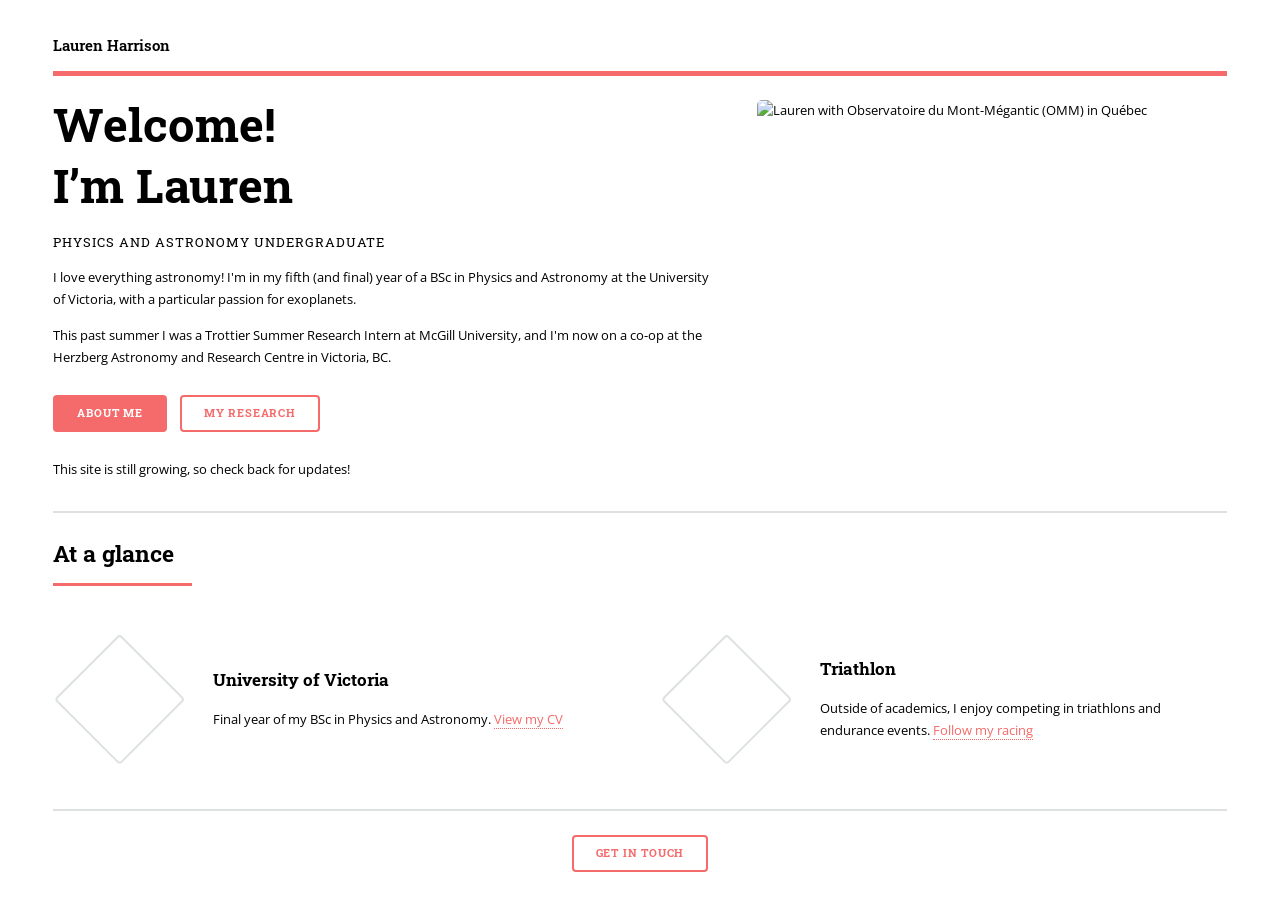
==== commit 0cc0353b: "new index page" ====
--- a/index.html
+++ b/index.html
@@ -7,9 +7,14 @@
 <html>
 
 <head>
-	<title>Lauren Harrison</title>
+	<title>Lauren Harrison | Physics &amp; Astronomy, University of Victoria</title>
 	<meta charset="utf-8" />
 	<meta name="viewport" content="width=device-width, initial-scale=1, user-scalable=no" />
+	<meta name="description"
+		content="Lauren Harrison is a final-year Physics and Astronomy student at the University of Victoria working on exoplanet research, precise radial velocities and high-resolution spectroscopy." />
+	<meta property="og:title" content="Lauren Harrison | Physics &amp; Astronomy" />
+	<meta property="og:description"
+		content="Final-year Physics and Astronomy student at the University of Victoria with a focus on exoplanet research." />
 	<link rel="stylesheet" href="assets/css/main.css" />
 </head>
 
@@ -43,32 +48,55 @@
 							<p class="subtitle">Physics and Astronomy Undergraduate</p>
 						</header>
 
-						<p>I love everything astronomy! I am currently at the University of Victoria in my fifth (and
-							final) year of my BSc in Physics and Astronomy.</p>
+						<p>I love everything astronomy! I'm in my fifth (and final) year of a BSc in Physics and
+							Astronomy at the University of Victoria, with a particular passion for exoplanets.</p>
 
-						<p>I just spent the summer working at McGill University as a Trottier Summer Research Intern!
-							I am now on a co-op at the Herzberg Astronomy and Research Centre in Victoria, BC.
+						<p>This past summer I was a Trottier Summer Research Intern at McGill University, and I'm now
+							on a co-op at the Herzberg Astronomy and Research Centre in Victoria, BC.</p>
 
-						<p class="note">This website is still under construction! Stay tuned for updates!</p>
 						<ul class="actions">
-							<li><a href="about_me.html" class="button big">Learn more about me</a></li>
+							<li><a href="about_me.html" class="button primary big">About me</a></li>
+							<li><a href="research.html" class="button big">My research</a></li>
 						</ul>
+						<p class="note">This site is still growing, so check back for updates!</p>
 					</div>
 					<span class="image object">
-						<img src="images/lauren_with_OMM.jpg"
+						<img src="images/lauren_with_OMM.jpg" fetchpriority="high"
 							alt="Lauren with Observatoire du Mont-Mégantic (OMM) in Québec" />
 					</span>
 				</section>
 
-				<!-- Section -->
+				<!-- Highlights -->
 				<section>
 					<header class="major">
-						<h2>Contact</h2>
+						<h2>At a glance</h2>
 					</header>
-					<ul class="contact">
-						<li class="icon solid fa-envelope"><a href="mailto:lharrison@uvic.ca">lharrison@uvic.ca</a></li>
-						<li class="icon brands fa-orcid"><a href="https://orcid.org/0009-0003-4067-8246"
-								target="_blank">0009-0003-4067-8246</a></li>
+					<div class="features">
+						<article>
+							<span class="icon solid fa-graduation-cap"></span>
+							<div class="content">
+								<h3>University of Victoria</h3>
+								<p>Final year of my BSc in Physics and Astronomy.
+									<a href="cv.html">View my CV</a>
+								</p>
+							</div>
+						</article>
+						<article>
+							<span class="icon solid fa-running"></span>
+							<div class="content">
+								<h3>Triathlon</h3>
+								<p>Outside of academics, I enjoy competing in triathlons and endurance events.
+									<a href="triathlon.html">Follow my racing</a>
+								</p>
+							</div>
+						</article>
+					</div>
+				</section>
+
+				<!-- Contact -->
+				<section class="contact-cta">
+					<ul class="actions special">
+						<li><a href="contact.html" class="button big">Get in touch</a></li>
 					</ul>
 				</section>
 			</div>
@@ -101,6 +129,7 @@
 						</li>
 						<li><a href="triathlon.html">Triathlon</a></li>
 						<li><a href="contact.html">Contact Me</a></li>
+					</ul>
 				</nav>
 
 				<!-- Footer -->
--- a/assets/css/main.css
+++ b/assets/css/main.css
@@ -211,7 +211,7 @@
 input,
 select,
 textarea {
-  color: #7f888f;
+  color: #000000;
   font-family: "Open Sans", sans-serif;
   font-size: 13pt;
   font-weight: 400;
@@ -269,7 +269,7 @@
 
 strong,
 b {
-  color: #3d4449;
+  color: #000000;
   font-weight: 600;
 }
 
@@ -279,7 +279,7 @@
 }
 
 p {
-  margin: 0 0 2em 0;
+  margin: 0 0 1em 0;
 }
 
 h1,
@@ -288,7 +288,7 @@
 h4,
 h5,
 h6 {
-  color: #3d4449;
+  color: #000000;
   font-family: "Roboto Slab", serif;
   font-weight: 700;
   line-height: 1.5;
@@ -405,7 +405,7 @@
 }
 
 hr.major {
-  margin: 3em 0;
+  margin: 1.5em 0;
 }
 
 .align-left {
@@ -3096,7 +3096,7 @@
 }
 
 #main>.inner>section {
-  padding: 6em 0 4em 0;
+  padding: 2em 0 1.5em 0;
   border-top: solid 2px rgba(210, 215, 217, 0.75);
 }
 
@@ -3110,7 +3110,7 @@
   }
 
   #main>.inner>section {
-    padding: 5em 0 3em 0;
+    padding: 2em 0 1.5em 0;
   }
 }
 
@@ -3120,7 +3120,7 @@
   }
 
   #main>.inner>section {
-    padding: 4em 0 2em 0;
+    padding: 1.75em 0 1.25em 0;
   }
 }
 
@@ -3130,7 +3130,7 @@
   }
 
   #main>.inner>section {
-    padding: 3em 0 1em 0;
+    padding: 1.5em 0 1em 0;
   }
 }
 
@@ -3394,7 +3394,7 @@
   display: -ms-flex;
   display: flex;
   border-bottom: solid 5px #f56a6a;
-  padding: 6em 0 1em 0;
+  padding: 2.5em 0 1em 0;
   position: relative;
 }
 
@@ -3419,7 +3419,7 @@
 
 @media screen and (max-width: 1680px) {
   #header {
-    padding-top: 5em;
+    padding-top: 2.5em;
   }
 }
 
@@ -3444,7 +3444,7 @@
 
 /* Banner */
 #banner {
-  padding: 6em 0 4em 0;
+  padding: 2em 0 1.5em 0;
   display: -moz-flex;
   display: -webkit-flex;
   display: -ms-flex;
@@ -3477,8 +3477,8 @@
   -ms-flex-shrink: 0;
   flex-shrink: 0;
   display: block;
-  margin: 0 0 2em 4em;
-  width: 50%;
+  margin: 0 0 1em 3em;
+  width: 40%;
 }
 
 #banner .image img {
@@ -3527,8 +3527,8 @@
     -webkit-flex-shrink: 0;
     -ms-flex-shrink: 0;
     flex-shrink: 0;
-    margin: 0 0 4em 0;
-    height: 25em;
+    margin: 0 0 1.5em 0;
+    height: 20em;
     max-height: 50vh;
     min-height: 18em;
     width: 100%;
@@ -3664,4 +3664,15 @@
   border-top: 0;
   margin-top: 0;
   padding-top: 0;
+}
+
+/* Banner button: push it down a bit from the text above */
+#banner .actions {
+  margin-top: 2em;
+}
+
+#banner .subtitle,
+#banner .content p,
+#banner .note {
+  color: #000000;
 }
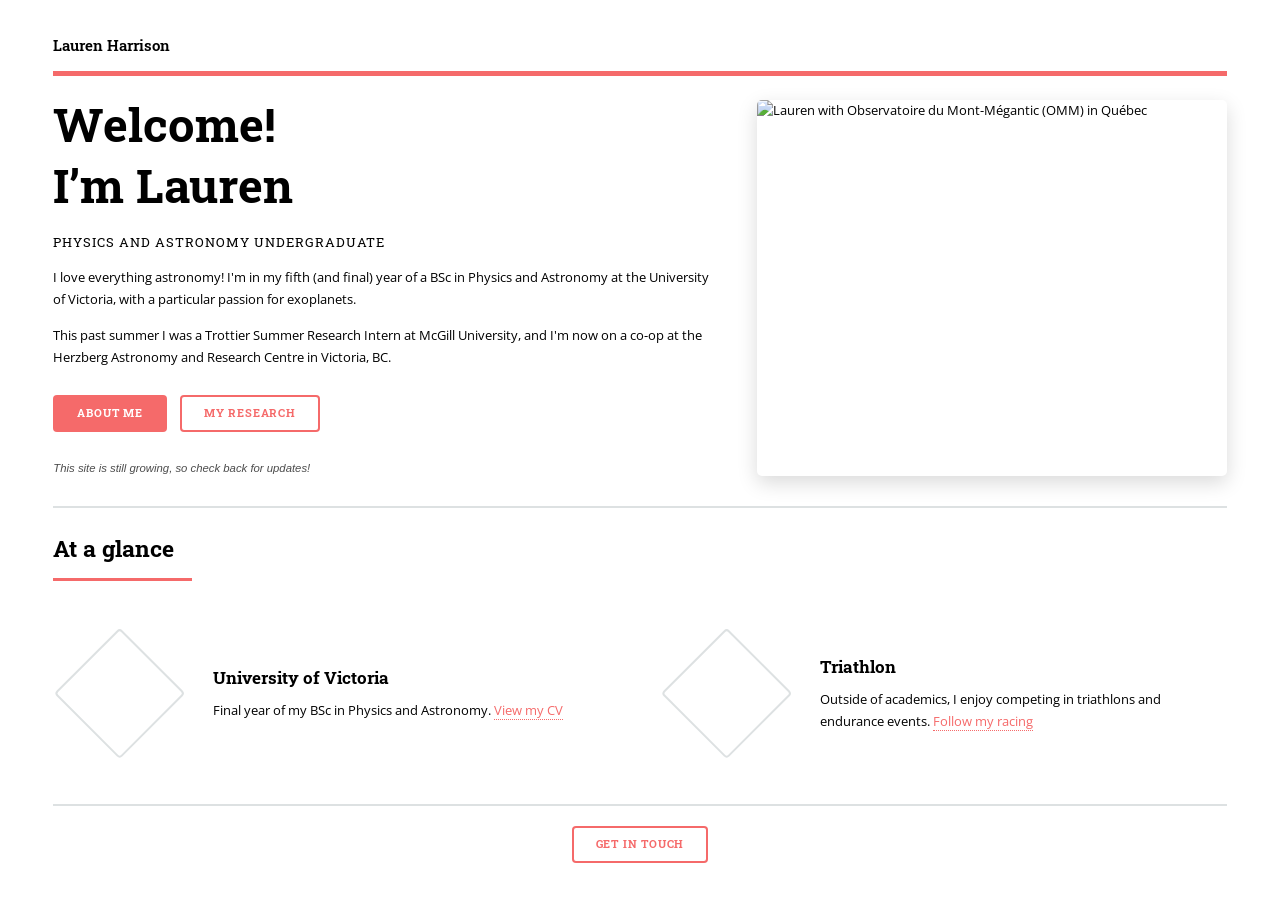
==== commit de8bf0cc: "more updates to the .html pages" ====
--- a/index.html
+++ b/index.html
@@ -96,7 +96,7 @@
 				<!-- Contact -->
 				<section class="contact-cta">
 					<ul class="actions special">
-						<li><a href="contact.html" class="button big">Get in touch</a></li>
+						<li><a href="mailto:lharrison@uvic.ca" class="button big">Get in touch</a></li>
 					</ul>
 				</section>
 			</div>
@@ -128,7 +128,6 @@
 							</ul>
 						</li>
 						<li><a href="triathlon.html">Triathlon</a></li>
-						<li><a href="contact.html">Contact Me</a></li>
 					</ul>
 				</nav>
 
--- a/assets/css/main.css
+++ b/assets/css/main.css
@@ -3675,4 +3675,42 @@
 #banner .content p,
 #banner .note {
   color: #000000;
+}
+
+/* Index polish */
+#banner .note {
+  font-size: 0.85em;
+  font-style: italic;
+  margin-top: 1.5em;
+  opacity: 0.7;
+}
+
+#banner .actions {
+  flex-wrap: wrap;
+  gap: 0.75em 0;
+}
+
+#banner .image img {
+  box-shadow: 0 0.5em 1.5em rgba(0, 0, 0, 0.15);
+}
+
+.features article {
+  transition: transform 0.2s ease;
+}
+
+.features article:hover {
+  transform: translateY(-3px);
+}
+
+.features article h3 {
+  margin-bottom: 0.5em;
+}
+
+/* Contact button section */
+#main>.inner>section.contact-cta {
+  padding: 1.5em 0 2em 0;
+}
+
+#main>.inner>section.contact-cta ul.actions {
+  margin-bottom: 0;
 }
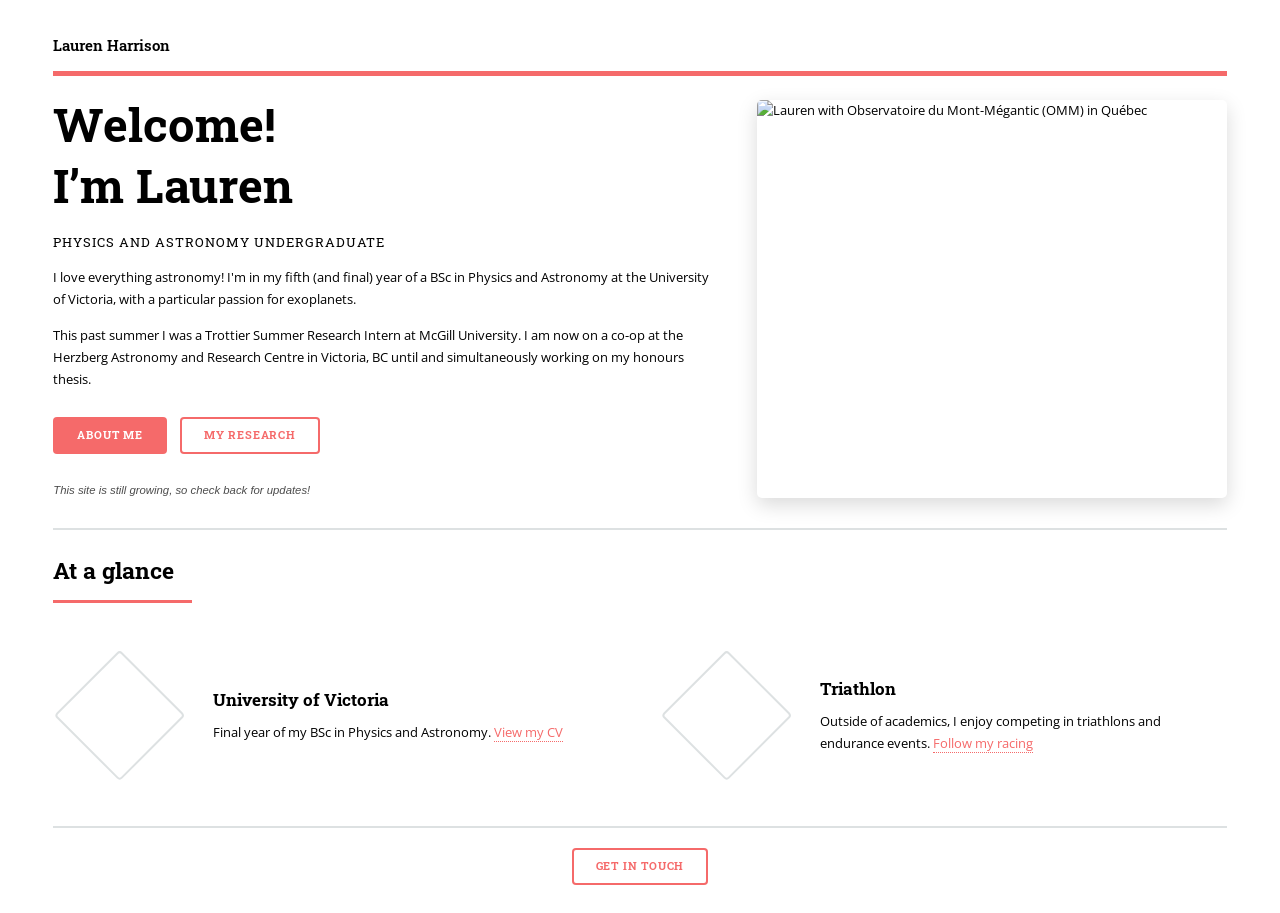
==== commit 51485e91: "a little more bio!" ====
--- a/index.html
+++ b/index.html
@@ -51,8 +51,9 @@
 						<p>I love everything astronomy! I'm in my fifth (and final) year of a BSc in Physics and
 							Astronomy at the University of Victoria, with a particular passion for exoplanets.</p>
 
-						<p>This past summer I was a Trottier Summer Research Intern at McGill University, and I'm now
-							on a co-op at the Herzberg Astronomy and Research Centre in Victoria, BC.</p>
+						<p>This past summer I was a Trottier Summer Research Intern at McGill University. I am now
+							on a co-op at the Herzberg Astronomy and Research Centre in Victoria, BC until and
+							simultaneously working on my honours thesis.</p>
 
 						<ul class="actions">
 							<li><a href="about_me.html" class="button primary big">About me</a></li>
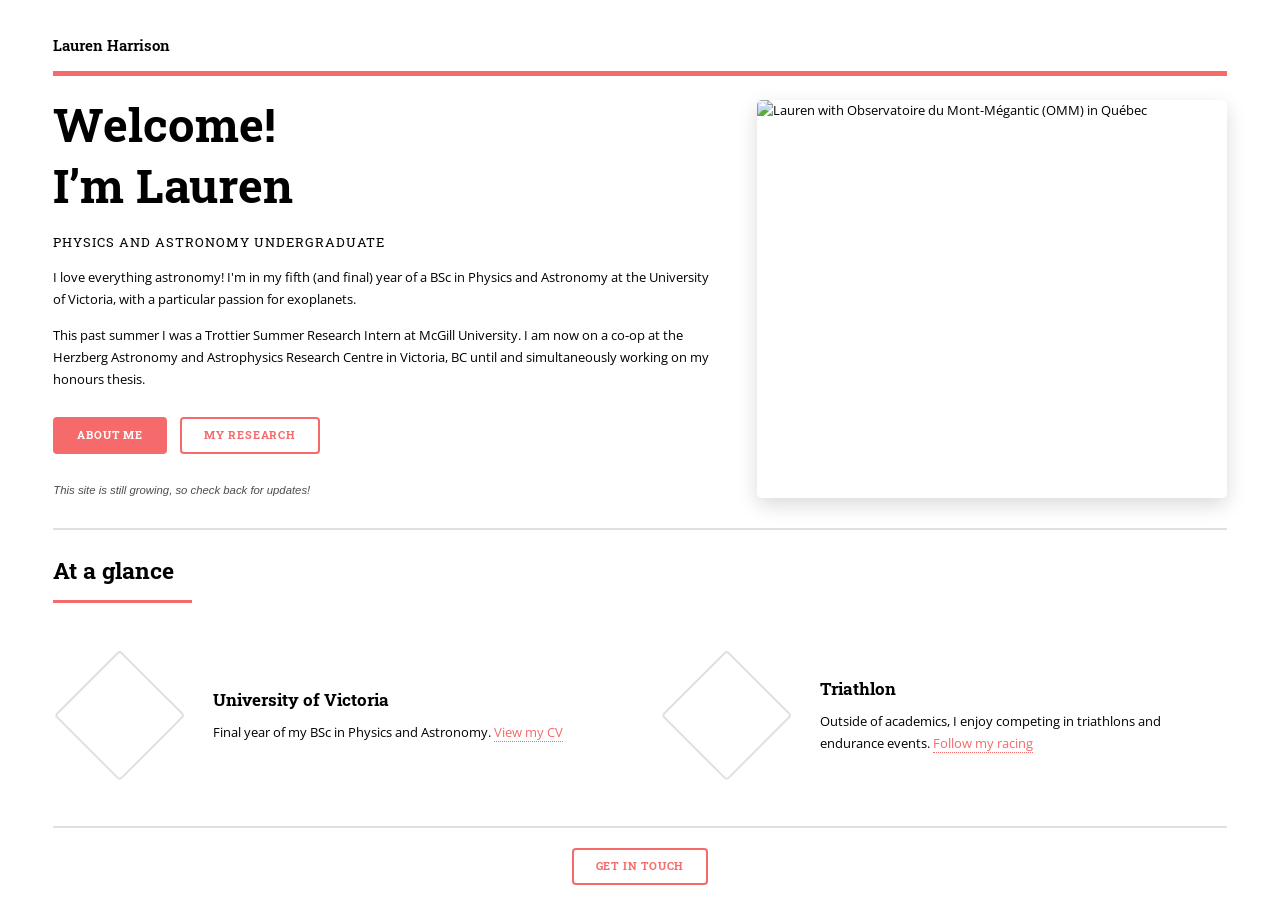
==== commit 244df054: "correction to workplace" ====
--- a/index.html
+++ b/index.html
@@ -52,8 +52,8 @@
 							Astronomy at the University of Victoria, with a particular passion for exoplanets.</p>
 
 						<p>This past summer I was a Trottier Summer Research Intern at McGill University. I am now
-							on a co-op at the Herzberg Astronomy and Research Centre in Victoria, BC until and
-							simultaneously working on my honours thesis.</p>
+							on a co-op at the Herzberg Astronomy and Astrophysics Research Centre in Victoria, BC until
+							and simultaneously working on my honours thesis.</p>
 
 						<ul class="actions">
 							<li><a href="about_me.html" class="button primary big">About me</a></li>
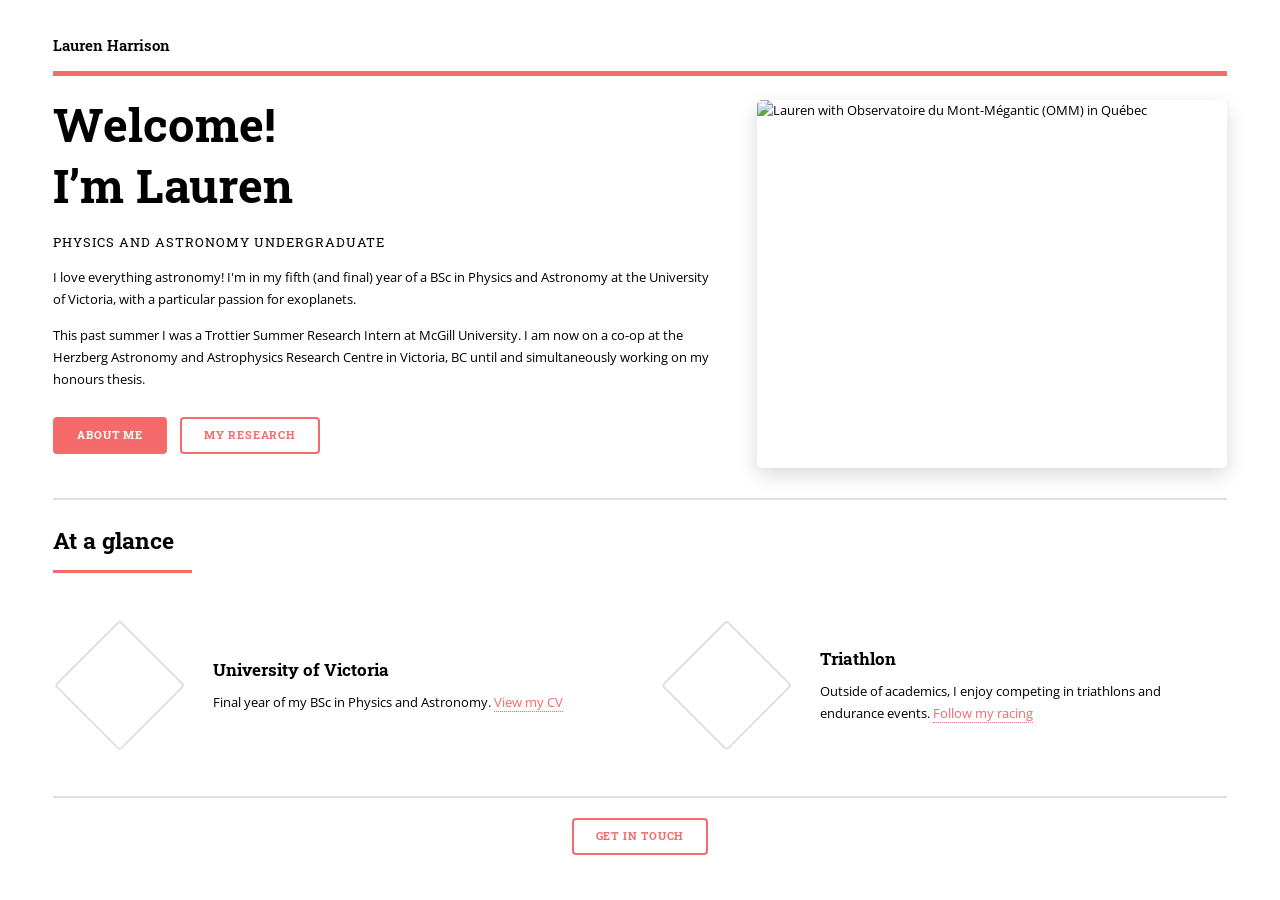
==== commit 70d164de: "more updates to page" ====
--- a/index.html
+++ b/index.html
@@ -59,7 +59,6 @@
 							<li><a href="about_me.html" class="button primary big">About me</a></li>
 							<li><a href="research.html" class="button big">My research</a></li>
 						</ul>
-						<p class="note">This site is still growing, so check back for updates!</p>
 					</div>
 					<span class="image object">
 						<img src="images/lauren_with_OMM.jpg" fetchpriority="high"
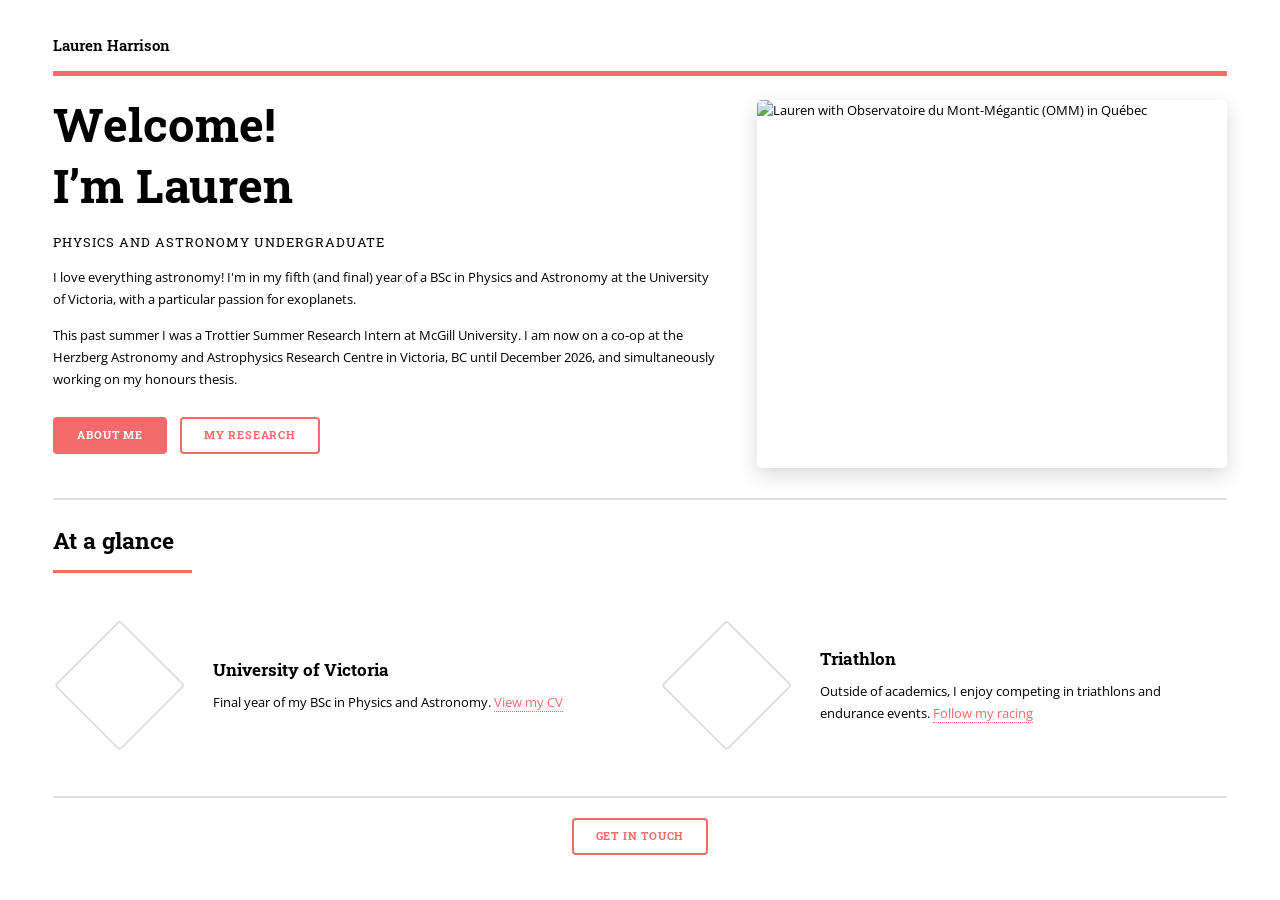
==== commit c79d7c57: "continuing to edit .html pages" ====
--- a/index.html
+++ b/index.html
@@ -53,7 +53,7 @@
 
 						<p>This past summer I was a Trottier Summer Research Intern at McGill University. I am now
 							on a co-op at the Herzberg Astronomy and Astrophysics Research Centre in Victoria, BC until
-							and simultaneously working on my honours thesis.</p>
+							December 2026, and simultaneously working on my honours thesis.</p>
 
 						<ul class="actions">
 							<li><a href="about_me.html" class="button primary big">About me</a></li>
